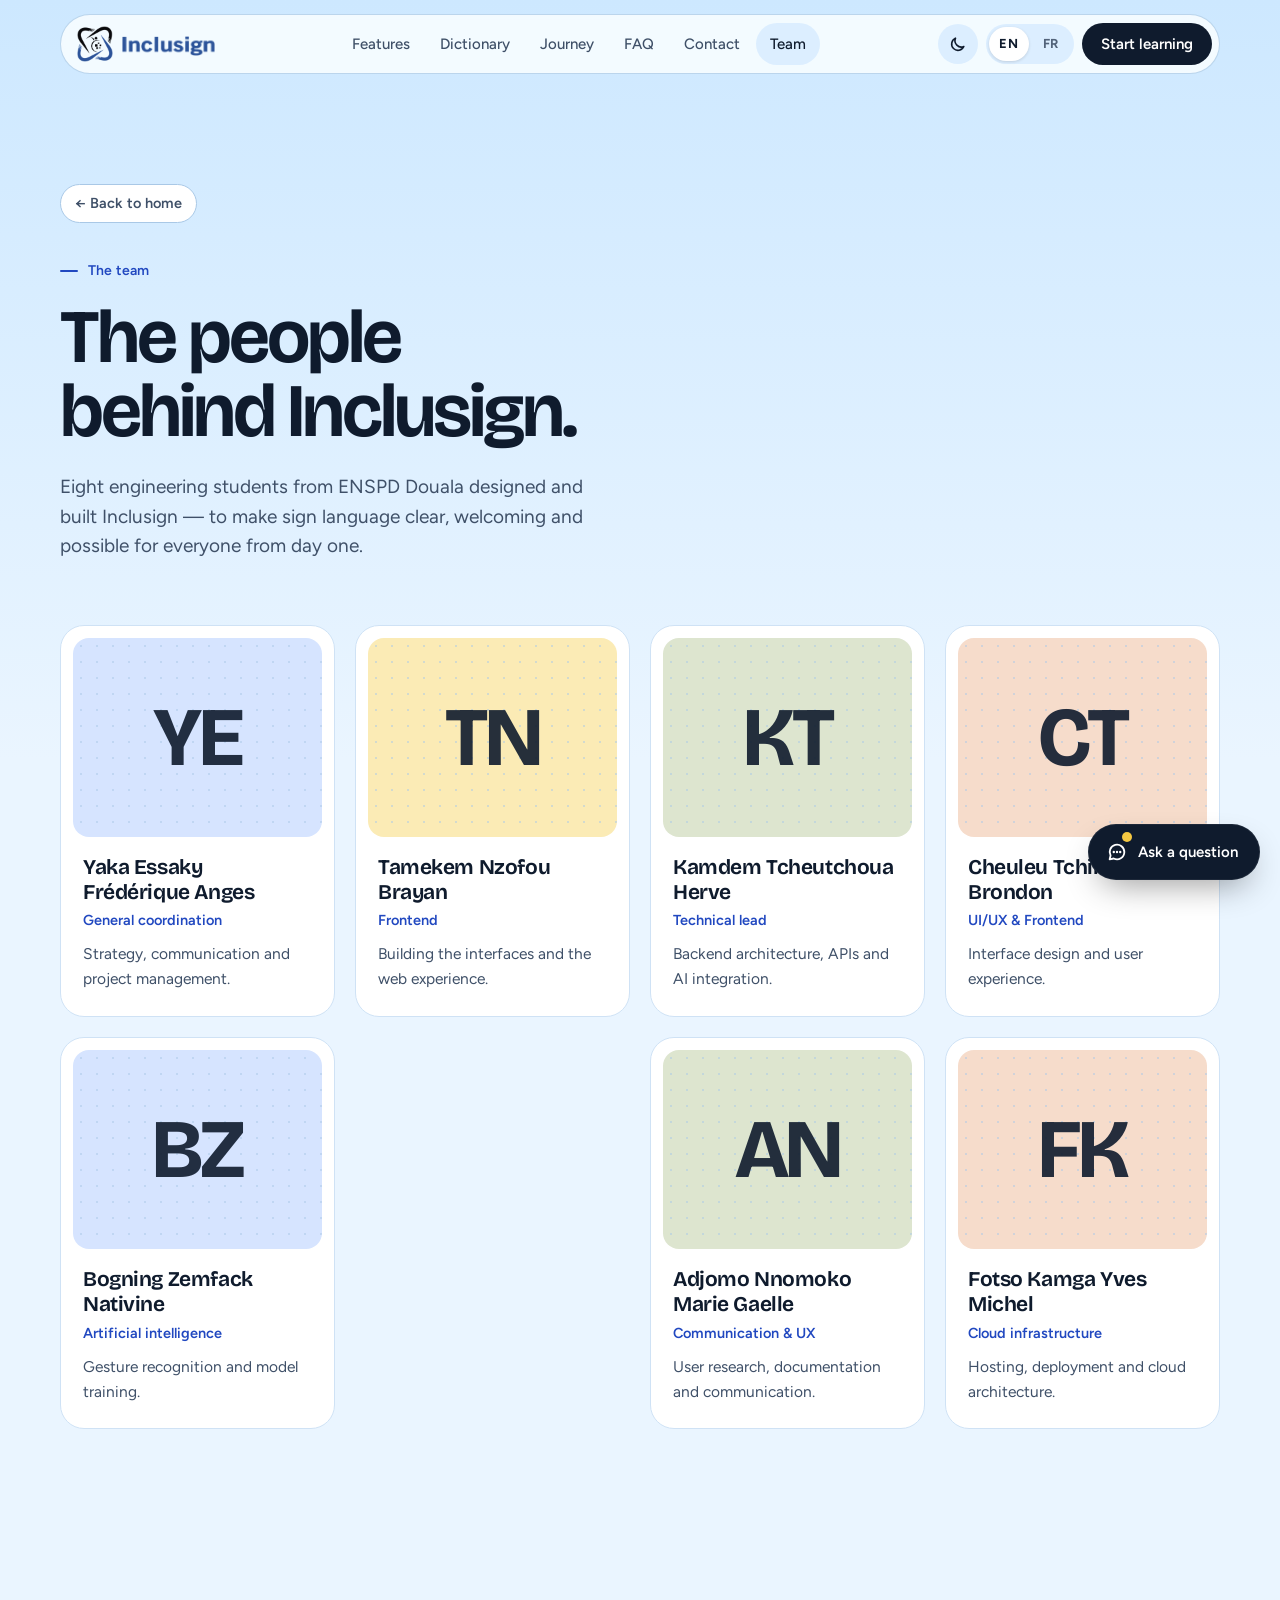
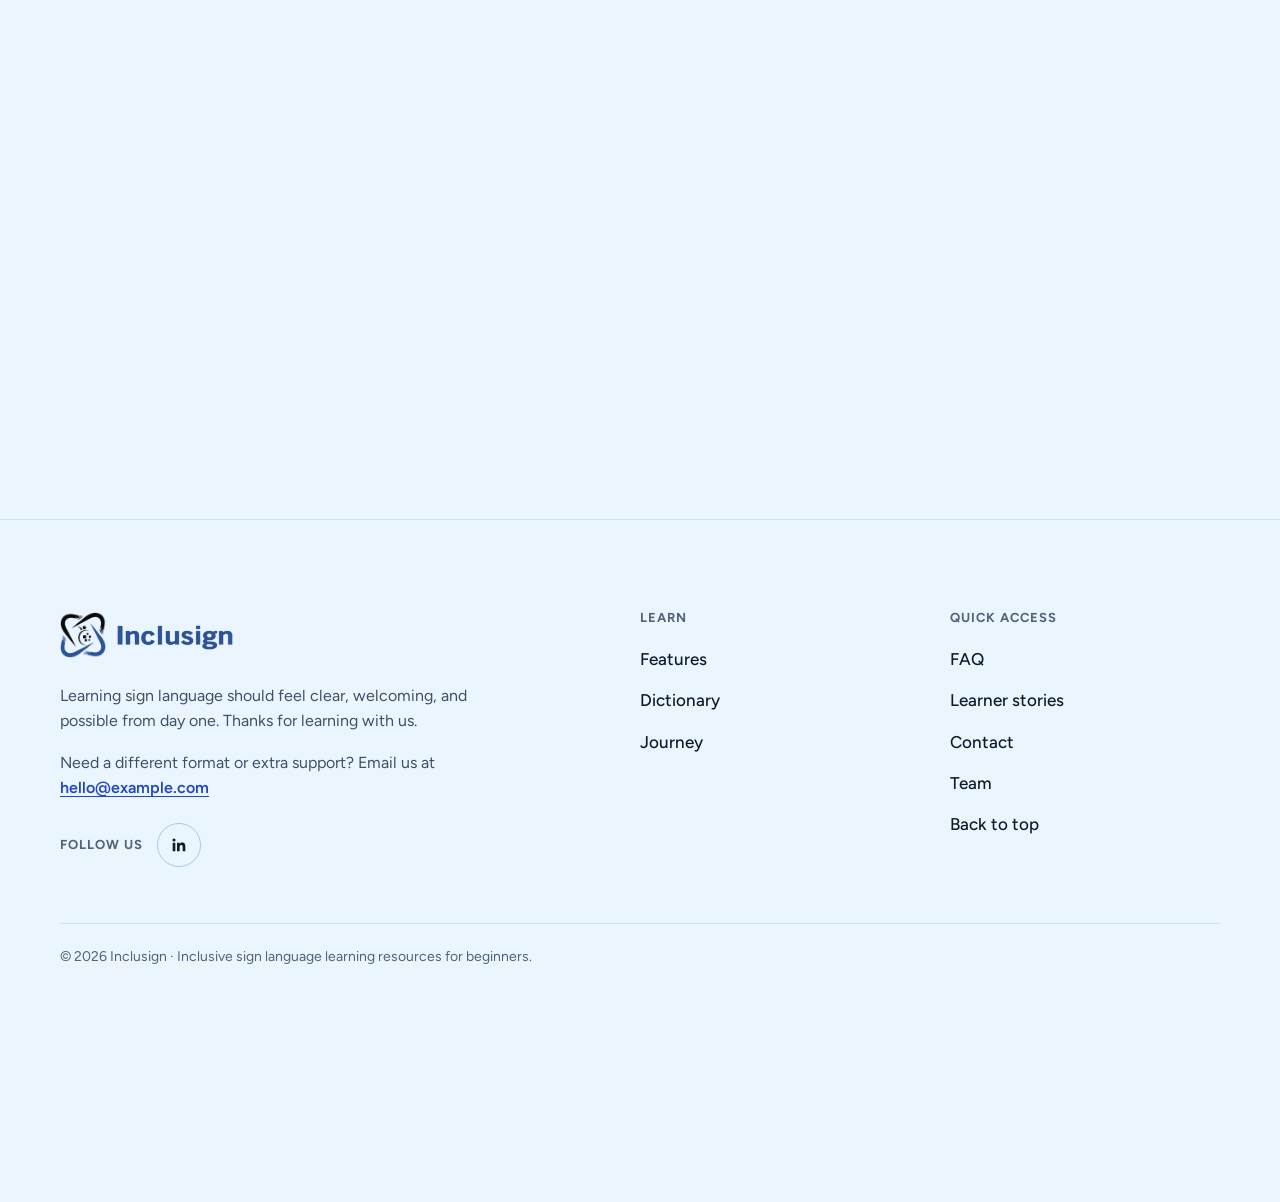
==== team.html @ b02573d2 "Add the redesigned Inclusign website - Home page: logo intro animation, practice journey, interactiv" ====
<!doctype html>
<html lang="en">
<head>
  <meta charset="utf-8" />
  <meta name="viewport" content="width=device-width, initial-scale=1" />
  <title>The team — Inclusign</title>
  <meta name="description" content="Eight engineering students from ENSPD Douala designed and built Inclusign." />
  <meta name="theme-color" content="#EAF5FF" />
  <meta property="og:title" content="The team — Inclusign" />
  <meta property="og:description" content="Eight engineering students from ENSPD Douala designed and built Inclusign." />
  <meta property="og:image" content="assets/hero.jpg" />
  <link rel="icon" href="assets/favicon.ico" sizes="any" />
  <link rel="icon" type="image/png" sizes="32x32" href="assets/favicon-32.png" />
  <link rel="icon" type="image/png" sizes="192x192" href="assets/icon-192.png" />
  <link rel="apple-touch-icon" href="assets/apple-touch-icon.png" />

  <link rel="preconnect" href="https://fonts.googleapis.com" />
  <link rel="preconnect" href="https://fonts.gstatic.com" crossorigin />
  <link href="https://fonts.googleapis.com/css2?family=Bricolage+Grotesque:opsz,wght@12..96,500..800&family=Figtree:ital,wght@0,400..700;1,400..500&display=swap" rel="stylesheet" />
  <link rel="stylesheet" href="styles.css?v=2026-10-04e" />
  <script>
    // Apply the saved (or system) theme before first paint to avoid a flash
    (function () {
      var root = document.documentElement, theme;
      try { theme = localStorage.getItem('inclusign-theme'); } catch (e) {}
      if (theme !== 'light' && theme !== 'dark') {
        theme = window.matchMedia && matchMedia('(prefers-color-scheme: dark)').matches ? 'dark' : 'light';
      }
      root.setAttribute('data-theme', theme);
      root.classList.add('js');
    })();
  </script>
</head>
<body data-page="team">
  <a class="skip" href="#main" data-i18n="skip">Skip to content</a>

  <header class="nav" id="nav">
    <div class="nav-pill">
      <a class="brand" href="index.html" aria-label="Inclusign — home">
        <span class="logo" aria-hidden="true">
          <img class="logo-mark on-light" src="assets/logo-mark.png" alt="" width="36" height="36" />
          <img class="logo-mark on-dark" src="assets/logo-mark-dark.png" alt="" width="36" height="36" />
          <img class="logo-word on-light" src="assets/logo-wordmark.png" alt="" width="93" height="20" />
          <img class="logo-word on-dark" src="assets/logo-wordmark-dark.png" alt="" width="93" height="20" />
        </span>
      </a>

      <nav class="nav-links" aria-label="Primary">
        <a href="index.html#learning-features" data-i18n="nav.features">Features</a>
        <a href="index.html#dictionary-overview" data-i18n="nav.dictionary">Dictionary</a>
        <a href="index.html#practice-journey" data-i18n="nav.journey">Journey</a>
        <a href="index.html#common-questions" data-i18n="nav.faq">FAQ</a>
        <a href="index.html#contact" data-i18n="nav.contact">Contact</a>
        <a href="team.html" class="is-active" aria-current="page" data-i18n="nav.team">Team</a>
      </nav>

      <div class="nav-actions">
        <button class="theme-btn" type="button" aria-pressed="false" data-theme-toggle
                aria-label="Dark mode" data-i18n-attr="aria-label:theme.dark;title:theme.toggle" title="Switch light / dark">
          <svg width="20" height="20" class="i-moon" viewBox="0 0 24 24" aria-hidden="true"><path d="M20 14.5A8 8 0 0 1 9.5 4a8 8 0 1 0 10.5 10.5z"/></svg>
          <svg width="20" height="20" class="i-sun" viewBox="0 0 24 24" aria-hidden="true"><circle cx="12" cy="12" r="4"/><path d="M12 2.5v2M12 19.5v2M4.6 4.6l1.4 1.4M18 18l1.4 1.4M2.5 12h2M19.5 12h2M4.6 19.4 6 18M18 6l1.4-1.4"/></svg>
        </button>
        <div class="lang" role="group" aria-label="Language">
          <button type="button" data-lang="en" aria-pressed="true">EN</button>
          <button type="button" data-lang="fr" aria-pressed="false">FR</button>
        </div>
        <a class="btn btn-ink btn-sm nav-cta" href="index.html#practice-journey" data-i18n="nav.cta">Start learning</a>
        <button class="menu-btn" type="button" aria-expanded="false" aria-controls="mobile-menu">
          <span class="sr-only" data-i18n="nav.menu">Menu</span>
          <span class="menu-icon" aria-hidden="true"><i></i><i></i></span>
        </button>
      </div>
    </div>

    <div class="mobile-menu" id="mobile-menu" hidden>
      <a href="index.html#learning-features" data-i18n="nav.features">Features</a>
      <a href="index.html#dictionary-overview" data-i18n="nav.dictionary">Dictionary</a>
      <a href="index.html#practice-journey" data-i18n="nav.journey">Journey</a>
      <a href="index.html#common-questions" data-i18n="nav.faq">FAQ</a>
      <a href="index.html#contact" data-i18n="nav.contact">Contact</a>
      <a href="team.html" aria-current="page" data-i18n="nav.team">Team</a>
      <div class="menu-prefs">
        <span data-i18n="theme.label">Appearance</span>
        <div class="seg" role="group" aria-label="Appearance" data-i18n-attr="aria-label:theme.label">
          <button type="button" data-theme-set="light" aria-pressed="true">
            <svg width="20" height="20" viewBox="0 0 24 24" aria-hidden="true"><circle cx="12" cy="12" r="4"/><path d="M12 2.5v2M12 19.5v2M4.6 4.6l1.4 1.4M18 18l1.4 1.4M2.5 12h2M19.5 12h2M4.6 19.4 6 18M18 6l1.4-1.4"/></svg>
            <span data-i18n="theme.lightShort">Light</span>
          </button>
          <button type="button" data-theme-set="dark" aria-pressed="false">
            <svg width="20" height="20" viewBox="0 0 24 24" aria-hidden="true"><path d="M20 14.5A8 8 0 0 1 9.5 4a8 8 0 1 0 10.5 10.5z"/></svg>
            <span data-i18n="theme.darkShort">Dark</span>
          </button>
        </div>
      </div>
      <a class="btn btn-primary" href="index.html#practice-journey" data-i18n="nav.cta">Start learning</a>
    </div>
  </header>

  <main id="main">

    <!-- ───────────── Team intro ───────────── -->
    <section class="page-hero" id="team-top" aria-labelledby="team-title">
      <div class="container hero-copy">
        <a class="back-link" href="index.html" data-i18n="team.back">← Back to home</a>
        <p class="eyebrow" data-i18n="team.eyebrow">The team</p>
        <h1 id="team-title" class="display" data-i18n="team.title">The people behind Inclusign.</h1>
        <p class="lead" data-i18n="team.lead">Eight engineering students from ENSPD Douala designed and built Inclusign — to make sign language clear, welcoming and possible for everyone from day one.</p>
      </div>
    </section>

    <!-- ───────────── Team members (edit TEAM at the top of script.js) ───────────── -->
    <section class="team-section" aria-labelledby="team-title">
      <div class="container">
        <ul class="team-grid reveal reveal-children" data-team aria-label="Team members" data-i18n-attr="aria-label:team.gridLabel"></ul>
      </div>
    </section>

    <!-- ───────────── Get in touch ───────────── -->
    <section class="cta-wrap" aria-labelledby="team-cta-title">
      <div class="container">
        <div class="cta cta-solo reveal">
          <div class="cta-copy">
            <h2 id="team-cta-title" class="h2" data-i18n="team.ctaTitle">Want to work with us or share an idea?</h2>
            <p data-i18n="team.ctaText">We’d love to hear from you.</p>
            <div class="cta-row">
              <a class="btn btn-light" href="index.html#contact">
                <span data-i18n="team.ctaContact">Contact the team</span>
                <svg class="arr" width="18" height="18" viewBox="0 0 24 24" aria-hidden="true"><path d="M5 12h14M13 6l6 6-6 6" fill="none" stroke="currentColor" stroke-width="2" stroke-linecap="round" stroke-linejoin="round"/></svg>
              </a>
              <a class="btn btn-outline-light" href="index.html" data-i18n="team.ctaHome">Discover Inclusign</a>
            </div>
          </div>
        </div>
      </div>
    </section>
  </main>

  <footer class="footer">
    <div class="container">
      <div class="footer-grid">
        <div class="footer-brand">
          <a class="brand brand-lg" href="index.html" aria-label="Inclusign">
            <span class="logo" aria-hidden="true">
              <img class="logo-mark on-light" src="assets/logo-mark.png" alt="" width="36" height="36" />
              <img class="logo-mark on-dark" src="assets/logo-mark-dark.png" alt="" width="36" height="36" />
              <img class="logo-word on-light" src="assets/logo-wordmark.png" alt="" width="93" height="20" />
              <img class="logo-word on-dark" src="assets/logo-wordmark-dark.png" alt="" width="93" height="20" />
            </span>
          </a>
          <p data-i18n="footer.blurb">Learning sign language should feel clear, welcoming, and possible from day one. Thanks for learning with us.</p>
          <p class="footer-contact"><span data-i18n="footer.contact">Need a different format or extra support? Email us at</span>
            <!-- TODO: replace with your real contact address -->
            <a href="mailto:hello@example.com" data-email>hello@example.com</a></p>
          <div class="socials">
            <span class="footer-h" data-i18n="footer.follow">Follow us</span>
            <!-- TODO: replace with your LinkedIn page (also set CONFIG.linkedinUrl in script.js) -->
            <a class="social-btn" href="https://www.linkedin.com/" target="_blank" rel="noopener noreferrer" data-linkedin
               aria-label="Inclusign on LinkedIn (opens in a new tab)" data-i18n-attr="aria-label:social.linkedin;title:social.linkedinShort" title="LinkedIn"><svg width="20" height="20" viewBox="0 0 24 24" aria-hidden="true"><path d="M20.45 20.45h-3.56v-5.57c0-1.33-.02-3.04-1.85-3.04-1.85 0-2.14 1.45-2.14 2.94v5.67H9.35V9h3.41v1.56h.05c.48-.9 1.64-1.85 3.37-1.85 3.6 0 4.27 2.37 4.27 5.46v6.28zM5.34 7.43a2.06 2.06 0 1 1 0-4.13 2.06 2.06 0 0 1 0 4.13zM7.12 20.45H3.56V9h3.56v11.45z"/></svg></a>
          </div>
        </div>
        <nav class="footer-col" aria-labelledby="f-learn">
          <p class="footer-h" id="f-learn" data-i18n="footer.learn">Learn</p>
          <a href="index.html#learning-features" data-i18n="nav.features">Features</a>
          <a href="index.html#dictionary-overview" data-i18n="nav.dictionary">Dictionary</a>
          <a href="index.html#practice-journey" data-i18n="nav.journey">Journey</a>
        </nav>
        <nav class="footer-col" aria-labelledby="f-quick">
          <p class="footer-h" id="f-quick" data-i18n="footer.quick">Quick access</p>
          <a href="index.html#common-questions" data-i18n="nav.faq">FAQ</a>
          <a href="index.html#learner-stories" data-i18n="footer.stories">Learner stories</a>
          <a href="index.html#contact" data-i18n="nav.contact">Contact</a>
          <a href="team.html" aria-current="page" data-i18n="nav.team">Team</a>
          <a href="#team-top" data-i18n="footer.top">Back to top</a>
        </nav>
      </div>
      <div class="footer-base">
        <p data-i18n="footer.copy">© 2026 Inclusign · Inclusive sign language learning resources for beginners.</p>
      </div>
    </div>
    <p class="wordmark" aria-hidden="true">Inclusign</p>
  </footer>

  <!-- ───────────── Chat helper ───────────── -->
  <button class="chat-launcher" type="button" aria-expanded="false" aria-controls="chat-panel" data-chat-launcher>
    <svg width="20" height="20" class="i-chat" viewBox="0 0 24 24" aria-hidden="true"><path d="M20 12a8 8 0 0 1-11.6 7.1L4 20l1-4.2A8 8 0 1 1 20 12z"/><path d="M8.5 12h.01M12 12h.01M15.5 12h.01" stroke-width="2.6"/></svg>
    <svg width="20" height="20" class="i-close" viewBox="0 0 24 24" aria-hidden="true"><path d="M6 6l12 12M18 6 6 18"/></svg>
    <span class="label" data-i18n="chat.launch">Ask a question</span>
    <span class="dot-new" aria-hidden="true"></span>
  </button>

  <section class="chat-panel" id="chat-panel" role="dialog" aria-labelledby="chat-title" aria-describedby="chat-sub" hidden data-chat-panel>
    <header class="chat-head">
      <span class="chat-avatar" aria-hidden="true"><img src="assets/logo-mark.png" alt="" width="30" height="30" /></span>
      <div>
        <p class="chat-title" id="chat-title" data-i18n="chat.title">Inclusign helper</p>
        <p class="chat-sub" id="chat-sub" data-i18n="chat.sub">Automated answers from our guides</p>
      </div>
      <button type="button" class="chat-icon-btn" data-chat-reset aria-label="Start over" data-i18n-attr="aria-label:chat.reset;title:chat.reset" title="Start over">
        <svg width="20" height="20" viewBox="0 0 24 24" aria-hidden="true"><path d="M4 12a8 8 0 1 0 2.4-5.7"/><path d="M4 4v4.5h4.5"/></svg>
      </button>
      <button type="button" class="chat-icon-btn" data-chat-close aria-label="Close chat" data-i18n-attr="aria-label:chat.close;title:chat.close" title="Close chat">
        <svg width="20" height="20" viewBox="0 0 24 24" aria-hidden="true"><path d="M6 6l12 12M18 6 6 18"/></svg>
      </button>
    </header>

    <div class="chat-log" role="log" aria-live="polite" aria-relevant="additions" data-chat-log></div>

    <form class="chat-form" data-chat-form>
      <label class="sr-only" for="chat-input" data-i18n="chat.inputLabel">Type your question</label>
      <input id="chat-input" type="text" autocomplete="off" maxlength="300" enterkeyhint="send"
             placeholder="Type your question…" data-i18n-attr="placeholder:chat.placeholder" />
      <button class="chat-send" type="submit" aria-label="Send" data-i18n-attr="aria-label:chat.send" disabled>
        <svg width="20" height="20" viewBox="0 0 24 24" aria-hidden="true"><path d="M5 12h13M13 6l6 6-6 6"/></svg>
      </button>
    </form>
    <p class="chat-foot" data-i18n="chat.foot">Automated helper · for anything else, use the contact form.</p>
  </section>

  <script src="script.js?v=2026-10-04f" defer></script>
</body>
</html>
---- styles.css ----
/* ==========================================================
   Inclusign — styles
   Palette: sky blue (bright) / morning blue (dark), cobalt (logo), sun accent
   ========================================================== */

:root {
  --paper: #EAF5FF;            /* sky blue */
  --paper-2: #DCEEFF;
  --card: #FFFFFF;
  --ink: #0F1B2D;
  --ink-2: #3F5068;
  --ink-3: #52637A;
  --line: #CFE2F5;
  --line-2: #A9C8E6;

  --blue: #2148C0;
  --blue-2: #1A3A9E;
  --blue-soft: #D6E4FF;
  --sun: #F5C842;
  --sun-soft: #FBEBB5;
  --peach: #F6DCCB;
  --sage: #DDE5CF;
  --sand: #E3EEF9;

  --dark: #0E1B33;
  --dark-2: #142544;
  --dark-line: #233657;
  --dark-text: #EEF2FA;
  --dark-muted: #A9ADB5;
  --dark-border: transparent;

  --accent: #2148C0;          /* blue used for text + icons */
  --on-ink: #FFFFFF;          /* text on ink-filled surfaces */
  --ink-hover: #22324A;
  --nav-bg: rgba(255, 255, 255, .78);
  --nav-bg-scrolled: rgba(255, 255, 255, .92);
  --nav-border: rgba(169, 200, 230, .75);
  --glass: rgba(255, 255, 255, .94);
  --sun-line: #F0DC9A;
  --sun-text: #4A4334;
  --sun-visual: rgba(255, 255, 255, .5);
  --day-text: #7A6F55;
  --day-line: #D9C78F;
  --wordmark: #2148C0;
  --shadow: rgba(15, 40, 80, .3);

  --font-display: "Bricolage Grotesque", ui-sans-serif, system-ui, sans-serif;
  --font-body: "Figtree", ui-sans-serif, system-ui, -apple-system, "Segoe UI", sans-serif;

  --r-xl: 32px;
  --r-lg: 24px;
  --r-md: 16px;
  --r-sm: 12px;

  --gutter: clamp(16px, 4vw, 40px);
  --section-y: clamp(84px, 11vw, 148px);
  --ease: cubic-bezier(.2, .7, .2, 1);
  color-scheme: light;
}

/* Dark theme, "morning blue" — set on <html data-theme="dark"> before first paint */
:root[data-theme="dark"] {
  color-scheme: dark;
  --paper: #0B1A33;
  --paper-2: #10223F;
  --card: #152A4C;
  --ink: #EEF2FA;
  --ink-2: #B7C3DC;
  --ink-3: #8D9BBA;
  --line: #213A63;
  --line-2: #2E4A78;

  --blue: #2F5BD3;
  --blue-2: #244BB8;
  --blue-soft: #1C3368;
  --sun-soft: #33301F;
  --peach: #3B2B3A;
  --sage: #1E3A3C;
  --sand: #2A3350;

  --dark: #081429;
  --dark-border: #1C3359;
  --dark-line: #203759;
  --dark-muted: #A9B6D0;
  --dark-text: #EEF2FA;

  --accent: #A3BAFF;
  --on-ink: #0B1A33;
  --ink-hover: #D6DEEE;
  --nav-bg: rgba(21, 42, 76, .72);
  --nav-bg-scrolled: rgba(21, 42, 76, .94);
  --nav-border: rgba(46, 74, 120, .8);
  --glass: rgba(16, 34, 63, .9);
  --sun-line: #4D4425;
  --sun-text: #E2D6AE;
  --sun-visual: rgba(255, 255, 255, .04);
  --day-text: #B9AA7F;
  --day-line: #66592F;
  --wordmark: #5C86F2;
  --shadow: rgba(2, 8, 20, .6);
}
/* Bright mode: the page opens on a soft sky */
:root:not([data-theme="dark"]) body,
:root:not([data-theme="dark"]) .ls-curtain {
  background: linear-gradient(180deg, #CDE8FF 0, rgba(234, 245, 255, 0) 760px) no-repeat, var(--paper);
}
/* Dark mode: a soft first-light glow at the top of the page */
:root[data-theme="dark"] body,
:root[data-theme="dark"] .ls-curtain {
  background:
    radial-gradient(1100px 620px at 78% -180px, rgba(110, 150, 255, .22), transparent 70%) no-repeat,
    radial-gradient(760px 420px at 12% -140px, rgba(245, 200, 66, .07), transparent 70%) no-repeat,
    var(--paper);
}
:root[data-theme="dark"] .day.on { background: var(--sun); color: #121417; }
:root[data-theme="dark"] .opt svg { stroke: var(--blue); }
:root[data-theme="dark"] .stage,
:root[data-theme="dark"] .tile-photo { box-shadow: 0 0 0 1px var(--line); }

/* ---------- Base ---------- */
*, *::before, *::after { box-sizing: border-box; }
html { -webkit-text-size-adjust: 100%; scroll-behavior: smooth; scroll-padding-top: 96px; interpolate-size: allow-keywords; }
body {
  margin: 0;
  background: var(--paper);
  color: var(--ink);
  font-family: var(--font-body);
  font-size: 17px;
  line-height: 1.6;
  -webkit-font-smoothing: antialiased;
  text-rendering: optimizeLegibility;
  overflow-x: clip;
}
img { display: block; max-width: 100%; height: auto; }
a { color: inherit; }
button { font: inherit; color: inherit; }
h1, h2, h3, p, ul, ol, figure, blockquote { margin: 0; }
ul, ol { padding: 0; list-style: none; }
::selection { background: var(--sun); color: #121417; }

:focus-visible { outline: 3px solid var(--accent); outline-offset: 3px; border-radius: 6px; }
.section-dark :focus-visible, .cta :focus-visible { outline-color: var(--sun); }
.section-dark .app :focus-visible { outline-color: var(--accent); }

.sr-only {
  position: absolute; width: 1px; height: 1px; padding: 0; margin: -1px;
  overflow: hidden; clip: rect(0 0 0 0); white-space: nowrap; border: 0;
}
.skip {
  position: fixed; left: 16px; top: -60px; z-index: 100;
  background: var(--ink); color: var(--on-ink); padding: 10px 16px; border-radius: 10px;
  text-decoration: none; font-weight: 600; transition: top .2s;
}
.skip:focus { top: 16px; }

.container { width: 100%; max-width: 1240px; margin-inline: auto; padding-inline: var(--gutter); }

/* ---------- Type ---------- */
.display, .h2, h3, .wordmark {
  font-family: var(--font-display);
  font-optical-sizing: auto;
}
.display {
  font-size: clamp(42px, 5.9vw, 84px);
  line-height: .98;
  letter-spacing: -0.04em;
  font-weight: 650;
  text-wrap: balance;
}
:lang(fr) .display { font-size: clamp(38px, 4.9vw, 70px); line-height: 1.02; }
.h2 {
  font-size: clamp(34px, 4.6vw, 60px);
  line-height: 1.02;
  letter-spacing: -0.035em;
  font-weight: 650;
  text-wrap: balance;
}
h3 { font-size: 22px; line-height: 1.2; letter-spacing: -0.02em; font-weight: 650; }
.lead { font-size: clamp(17px, 1.5vw, 19px); color: var(--ink-2); line-height: 1.55; max-width: 36ch; text-wrap: pretty; }

.eyebrow {
  display: inline-flex; align-items: center; gap: 10px;
  font-size: 14px; font-weight: 600; letter-spacing: .01em;
  color: var(--accent); margin-bottom: 18px;
}
.eyebrow::before { content: ""; width: 18px; height: 2px; background: currentColor; border-radius: 2px; }

.eyebrow-pill {
  display: inline-flex; align-items: center; gap: 10px;
  padding: 7px 14px 7px 10px; margin-bottom: 26px;
  background: var(--card); border: 1px solid var(--line); border-radius: 999px;
  font-size: 14px; font-weight: 600; color: var(--ink-2);
}
.eyebrow-pill .dot { width: 8px; height: 8px; border-radius: 50%; background: var(--blue); box-shadow: 0 0 0 4px var(--blue-soft); }

/* Hand-drawn highlighter under key words */
.swash {
  background-image: url("data:image/svg+xml,%3Csvg xmlns='http://www.w3.org/2000/svg' viewBox='0 0 300 24' preserveAspectRatio='none'%3E%3Cpath d='M3 15.5C58 9 140 7.5 297 11.5' stroke='%23F5C842' stroke-width='13' fill='none' stroke-linecap='round'/%3E%3C/svg%3E");
  background-repeat: no-repeat;
  background-position: 0 88%;
  background-size: 100% .42em;
  -webkit-box-decoration-break: clone;
  box-decoration-break: clone;
  padding-inline: .04em;
}

/* ---------- Buttons ---------- */
.btn {
  display: inline-flex; align-items: center; justify-content: center; gap: 10px;
  height: 54px; padding: 0 24px;
  border-radius: 999px; border: 1px solid transparent;
  font-weight: 600; font-size: 16px; line-height: 1; text-decoration: none; white-space: nowrap;
  cursor: pointer;
  transition: background-color .2s, color .2s, border-color .2s, transform .2s var(--ease), box-shadow .2s;
}
.btn:active { transform: translateY(1px) scale(.99); }
.btn .arr { transition: transform .25s var(--ease); }
.btn:hover .arr { transform: translateX(3px); }
.btn-sm { height: 42px; padding: 0 18px; font-size: 15px; }

.btn-primary {
  background: var(--blue); color: #fff;
  box-shadow: inset 0 1px 0 rgba(255,255,255,.18), 0 1px 2px rgba(18,20,23,.18), 0 6px 18px -8px rgba(33,72,192,.6);
}
.btn-primary:hover { background: var(--blue-2); }
.btn-ink { background: var(--ink); color: var(--on-ink); }
.btn-ink:hover { background: var(--ink-hover); }
.btn-ghost { background: transparent; border-color: var(--line-2); color: var(--ink); }
.btn-ghost:hover { background: var(--card); border-color: var(--ink); }
.btn-light { background: #fff; color: var(--blue-2); }
.btn-light:hover { background: var(--sun); color: #121417; }
.btn-outline-light { border-color: rgba(255,255,255,.45); color: #fff; }
.btn-outline-light:hover { background: rgba(255,255,255,.1); border-color: #fff; }

.text-link { color: var(--accent); font-weight: 600; text-decoration: underline; text-decoration-thickness: 1.5px; text-underline-offset: 3px; }
.text-link:hover { text-decoration-thickness: 2.5px; }

/* ---------- Navigation ---------- */
.nav {
  position: fixed; inset: 14px 0 auto; z-index: 50;
  padding-inline: var(--gutter);
  pointer-events: none;
}
.nav-pill {
  pointer-events: auto;
  max-width: 1160px; margin-inline: auto;
  display: flex; align-items: center; justify-content: space-between; gap: 16px;
  padding: 7px 7px 7px 10px;
  background: var(--nav-bg);
  -webkit-backdrop-filter: saturate(1.4) blur(14px);
  backdrop-filter: saturate(1.4) blur(14px);
  border: 1px solid var(--nav-border);
  border-radius: 999px;
  transition: box-shadow .3s, background-color .3s;
}
.nav.is-scrolled .nav-pill { box-shadow: 0 10px 30px -14px rgba(18,20,23,.28); background: var(--nav-bg-scrolled); }

.brand { display: inline-flex; align-items: center; gap: 9px; text-decoration: none; padding: 4px 6px; border-radius: 12px; }
.logo { display: inline-flex; align-items: center; gap: 9px; }
.logo-mark { width: 36px; height: 36px; }
.logo-word { width: auto; height: 20px; translate: 0 2px; } /* optically centre the caps, not the "g" descender */
.brand-lg .logo { gap: 11px; }
.brand-lg .logo-mark { width: 46px; height: 46px; }
.brand-lg .logo-word { height: 25px; }

/* Theme-specific artwork */
.on-dark { display: none !important; }
:root[data-theme="dark"] .on-light { display: none !important; }
:root[data-theme="dark"] .on-dark { display: block !important; }

.nav-links { display: flex; gap: 2px; }
.nav-links a {
  padding: 9px 14px; border-radius: 999px;
  font-size: 15px; font-weight: 500; color: var(--ink-2); text-decoration: none;
  transition: background-color .2s, color .2s;
}
.nav-links a:hover { background: var(--paper-2); color: var(--ink); }
.nav-links a.is-active { color: var(--ink); background: var(--paper-2); }

.nav-actions { display: flex; align-items: center; gap: 8px; }

.lang {
  display: inline-flex; padding: 3px; gap: 2px;
  background: var(--paper-2); border-radius: 999px;
}
.lang button {
  border: 0; background: transparent; cursor: pointer;
  height: 34px; min-width: 40px; padding: 0 10px; border-radius: 999px;
  font-size: 13px; font-weight: 700; letter-spacing: .04em; color: var(--ink-3);
  transition: background-color .2s, color .2s, box-shadow .2s;
}
.lang button[aria-pressed="true"] { background: var(--card); color: var(--ink); box-shadow: 0 1px 3px rgba(18,20,23,.14); }
.lang button:hover:not([aria-pressed="true"]) { color: var(--ink); }

.menu-btn {
  display: none; width: 44px; height: 44px; border-radius: 50%;
  border: 0; background: var(--ink); color: var(--on-ink); cursor: pointer;
  align-items: center; justify-content: center;
}
.menu-icon { display: grid; gap: 5px; width: 16px; }
.menu-icon i { display: block; height: 2px; background: currentColor; border-radius: 2px; transition: transform .25s var(--ease); }
.menu-btn[aria-expanded="true"] .menu-icon i:first-child { transform: translateY(3.5px) rotate(45deg); }
.menu-btn[aria-expanded="true"] .menu-icon i:last-child { transform: translateY(-3.5px) rotate(-45deg); }

.mobile-menu {
  pointer-events: auto;
  max-width: 1160px; margin: 8px auto 0;
  display: grid; gap: 2px; padding: 10px;
  background: var(--card); border: 1px solid var(--line); border-radius: var(--r-lg);
  box-shadow: 0 24px 50px -20px rgba(18,20,23,.3);
}
.mobile-menu[hidden] { display: none; }
.mobile-menu a:not(.btn) {
  padding: 14px 14px; border-radius: 14px; text-decoration: none;
  font-family: var(--font-display); font-size: 22px; font-weight: 600; letter-spacing: -0.02em;
}
.mobile-menu a:not(.btn):hover { background: var(--paper); }
.mobile-menu .btn { margin-top: 8px; }

/* ---------- Hero ---------- */
.hero { padding-top: clamp(120px, 14vw, 168px); }
.hero-grid {
  display: grid; grid-template-columns: 1.02fr 1fr; gap: clamp(32px, 5vw, 72px);
  align-items: center;
}
.hero-copy .lead { margin-top: 26px; max-width: 34ch; }
.cta-row { display: flex; flex-wrap: wrap; gap: 12px; margin-top: 36px; }

.hero-points { display: flex; flex-wrap: wrap; gap: 10px 22px; margin-top: 36px; }
.hero-points li { display: inline-flex; align-items: center; gap: 8px; font-size: 15px; font-weight: 500; color: var(--ink-2); }
.hero-points svg { width: 18px; height: 18px; fill: none; stroke: var(--accent); stroke-width: 2.4; stroke-linecap: round; stroke-linejoin: round; }

.hero-figure { position: relative; }
.stage {
  position: relative; aspect-ratio: 1 / 1;
  border-radius: var(--r-xl); overflow: hidden;
  background: var(--paper-2);
  box-shadow: 0 1px 0 rgba(255,255,255,.6) inset, 0 40px 80px -40px rgba(18,20,23,.35);
}
.stage img { width: 100%; height: 100%; object-fit: cover; object-position: 55% 50%; }

.notes { position: absolute; inset: 0; width: 100%; height: 100%; pointer-events: none; overflow: visible; }
.note-line, .note-head {
  fill: none; stroke: #fff; stroke-width: 2.6; stroke-linecap: round; stroke-linejoin: round;
  vector-effect: non-scaling-stroke;
  filter: drop-shadow(0 1px 1.5px rgba(18,20,23,.55));
}
.note-tag {
  position: absolute;
  display: inline-flex; align-items: center; gap: 7px;
  padding: 6px 12px 6px 6px;
  background: #fff; color: #121417;
  border-radius: 999px;
  font-size: 14px; font-weight: 600; white-space: nowrap; line-height: 1.2;
  box-shadow: 0 6px 18px -6px rgba(18,20,23,.4);
}
.note-tag i {
  display: grid; place-items: center;
  width: 22px; height: 22px; border-radius: 50%;
  font-style: normal; font-size: 12px; font-weight: 700;
  background: var(--sun); color: #121417;
}
.note-tag.t1 { left: 44%; top: 4.5%; }
.note-tag.t2 { right: 3.5%; top: 79%; }
.note-tag.t3 { left: 3.5%; top: 79%; }

.hero-figure figcaption {
  margin-top: 14px; font-size: 14px; color: var(--ink-3);
  display: flex; align-items: center; gap: 10px;
}
.hero-figure figcaption::before { content: ""; width: 22px; height: 1px; background: var(--line-2); }

/* Load-in: draw the annotation strokes, then pop labels */
.js .note-line, .js .note-head { stroke-dasharray: 120; stroke-dashoffset: 120; animation: draw .9s var(--ease) forwards; }
.js .note-head { animation-duration: .35s; }
.js .note-line.n1 { animation-delay: .7s; }  .js .note-head.n1 { animation-delay: 1.4s; }
.js .note-line.n2 { animation-delay: 1.1s; } .js .note-head.n2 { animation-delay: 1.8s; }
.js .note-line.n3 { animation-delay: 1.5s; } .js .note-head.n3 { animation-delay: 2.2s; }
.js .note-tag { opacity: 0; transform: translateY(6px) scale(.96); animation: pop .5s var(--ease) forwards; }
.js .note-tag.t1 { animation-delay: .5s; }
.js .note-tag.t2 { animation-delay: .9s; }
.js .note-tag.t3 { animation-delay: 1.3s; }
@keyframes draw { to { stroke-dashoffset: 0; } }
@keyframes pop { to { opacity: 1; transform: none; } }

/* Ticker */
.ticker {
  margin-top: clamp(64px, 9vw, 110px);
  border-block: 1px solid var(--line);
  display: flex; align-items: center;
  background: var(--paper);
}
.ticker-label {
  flex: none; padding: 20px var(--gutter); padding-right: 24px;
  font-size: 14px; font-weight: 600; color: var(--ink-3);
  border-right: 1px solid var(--line);
  max-width: 13em; line-height: 1.3;
}
.ticker-track {
  flex: 1; overflow: hidden;
  -webkit-mask-image: linear-gradient(90deg, transparent, #000 6%, #000 94%, transparent);
  mask-image: linear-gradient(90deg, transparent, #000 6%, #000 94%, transparent);
}
.ticker-list { display: flex; width: max-content; animation: marquee 48s linear infinite; }
.ticker-track:hover .ticker-list { animation-play-state: paused; }
.ticker-list li {
  display: inline-flex; align-items: center; gap: 28px; padding-right: 28px;
  font-family: var(--font-display); font-size: clamp(24px, 3vw, 34px); font-weight: 600; letter-spacing: -0.02em;
  white-space: nowrap;
}
.ticker-list li::after {
  content: ""; width: 9px; height: 9px; border-radius: 50%;
  background: var(--blue); opacity: .85;
}
.ticker-list li:nth-child(3n+2)::after { background: var(--sun); opacity: 1; }
@keyframes marquee { to { transform: translateX(-50%); } }

/* ---------- Sections ---------- */
.section { padding-block: var(--section-y); }
.section-tint { background: var(--paper-2); }

.section-head { margin-bottom: clamp(44px, 6vw, 72px); }
.section-head.split { display: grid; grid-template-columns: 1.25fr 1fr; gap: 32px 64px; align-items: end; }
.section-head.split .h2 { max-width: 15ch; }
.section-head.split .lead { justify-self: end; }
.section-head.center { text-align: center; display: grid; justify-items: center; }
.section-head.center .h2 { max-width: 18ch; }
.section-head.center .lead { margin-top: 20px; max-width: 46ch; }

/* ---------- Journey steps ---------- */
.steps { display: grid; grid-template-columns: repeat(3, 1fr); gap: 20px; counter-reset: step; }
.step {
  background: var(--card); border: 1px solid var(--line); border-radius: var(--r-lg);
  padding: 14px 14px 28px;
  display: flex; flex-direction: column;
  transition: transform .35s var(--ease), box-shadow .35s;
}
.step:hover { transform: translateY(-4px); box-shadow: 0 24px 50px -30px rgba(18,20,23,.35); }
.step h3, .step > p { padding-inline: 14px; }
.step > p:last-child { color: var(--ink-2); margin-top: 8px; font-size: 16px; }
.step-num { display: flex; align-items: center; gap: 10px; margin: 24px 0 10px; font-size: 14px; font-weight: 600; color: var(--ink-3); }
.step-num span:first-child {
  font-family: var(--font-display); font-weight: 700; font-size: 13px;
  padding: 3px 9px; border-radius: 999px; background: var(--ink); color: var(--on-ink);
}

.vignette {
  aspect-ratio: 16 / 10.5; border-radius: var(--r-md);
  background: var(--paper);
  display: grid; place-content: center; gap: 10px;
  padding: 20px; overflow: hidden; position: relative;
}
.vignette::before {
  content: ""; position: absolute; inset: 0;
  background-image: radial-gradient(var(--line-2) 1px, transparent 1px);
  background-size: 16px 16px; opacity: .45;
}
.vignette > * { position: relative; }

.mini-card {
  width: min(250px, 100%); background: var(--card); border-radius: 14px; padding: 16px 16px 18px;
  box-shadow: 0 1px 2px rgba(18,20,23,.06), 0 12px 24px -14px rgba(18,20,23,.25);
}
.mini-row { display: flex; justify-content: space-between; font-size: 13px; font-weight: 600; color: var(--ink-3); }
.mini-kicker { color: var(--accent); }
.mini-title { font-family: var(--font-display); font-weight: 650; font-size: 20px; letter-spacing: -0.02em; margin: 4px 0 14px; }
.segments { display: grid; grid-template-columns: repeat(5, 1fr); gap: 5px; }
.segments i { height: 7px; border-radius: 4px; background: var(--paper-2); }
.segments i.on { background: var(--blue); }

.mini-search {
  width: min(250px, 100%); display: flex; align-items: center; gap: 8px;
  background: var(--card); border: 1.5px solid var(--blue); border-radius: 12px; padding: 11px 14px;
  font-weight: 600; box-shadow: 0 0 0 4px var(--blue-soft);
}
.mini-search svg { width: 18px; height: 18px; fill: none; stroke: var(--ink-3); stroke-width: 2; stroke-linecap: round; }
.caret { width: 2px; height: 18px; background: var(--blue); margin-left: -6px; animation: blink 1.1s steps(1) infinite; }
@keyframes blink { 50% { opacity: 0; } }
.mini-result {
  width: min(250px, 100%); display: flex; align-items: center; gap: 12px;
  background: var(--card); border-radius: 12px; padding: 10px 12px;
  box-shadow: 0 12px 24px -16px rgba(18,20,23,.3);
}
.mini-result b { display: block; font-size: 15px; line-height: 1.2; }
.mini-result small { font-size: 12px; color: var(--ink-3); }
.mini-glyph { width: 36px; height: 36px; border-radius: 10px; background: var(--blue-soft); display: grid; place-items: center; color: var(--accent); }
.mini-glyph svg { width: 20px; height: 20px; fill: none; stroke: currentColor; stroke-width: 2; stroke-linecap: round; stroke-linejoin: round; }

.quiz-q { font-family: var(--font-display); font-size: 19px; font-weight: 650; letter-spacing: -0.02em; text-align: center; }
.quiz-opts { display: flex; gap: 8px; justify-content: center; flex-wrap: wrap; }
.opt {
  display: inline-flex; align-items: center; gap: 6px;
  padding: 9px 14px; border-radius: 999px; background: var(--card); border: 1px solid var(--line);
  font-size: 14px; font-weight: 600;
}
.opt.is-right { background: var(--ink); border-color: var(--ink); color: var(--on-ink); }
.opt svg { width: 16px; height: 16px; fill: none; stroke: var(--sun); stroke-width: 2.6; stroke-linecap: round; stroke-linejoin: round; }

/* ---------- Dictionary (dark) ---------- */
.section-dark {
  background: var(--dark); color: var(--dark-text);
  border-radius: var(--r-xl);
  margin-inline: clamp(8px, 1.4vw, 20px);
  border: 1px solid var(--dark-border);
}
.section-dark .lead { color: var(--dark-muted); }
.section-dark .eyebrow { color: var(--sun); }

.dict-grid { display: grid; grid-template-columns: minmax(0, 1fr) minmax(0, 1.25fr); gap: clamp(40px, 6vw, 88px); align-items: start; }
.dict-copy .lead { margin-top: 22px; }
.dict-grid > *, .hero-grid > *, .faq-grid > *, .bento > *, .steps > *, .stories > * { min-width: 0; }

.flow { margin-top: 40px; display: grid; gap: 4px; counter-reset: flow; }
.flow li {
  display: grid; grid-template-columns: 40px 1fr; gap: 16px; align-items: start;
  padding: 16px 0; border-top: 1px solid var(--dark-line);
}
.flow li:last-child { border-bottom: 1px solid var(--dark-line); }
.flow h3 { font-size: 18px; color: var(--dark-text); }
.flow p { font-size: 15px; color: var(--dark-muted); margin-top: 2px; }
.flow-num {
  width: 34px; height: 34px; border-radius: 50%;
  border: 1.5px solid var(--dark-line);
  display: grid; place-items: center; font-weight: 700; font-size: 14px; color: var(--dark-muted);
  transition: background-color .3s, border-color .3s, color .3s;
}
.flow-num b { grid-area: 1 / 1; transition: opacity .2s, transform .3s var(--ease); }
.flow-num svg { grid-area: 1 / 1; width: 18px; height: 18px; fill: none; stroke: #121417; stroke-width: 2.6; stroke-linecap: round; stroke-linejoin: round; opacity: 0; transform: scale(.5); transition: opacity .2s, transform .3s var(--ease); }
.flow li.is-done .flow-num { background: var(--sun); border-color: var(--sun); }
.flow li.is-done .flow-num b { opacity: 0; transform: scale(.5); }
.flow li.is-done .flow-num svg { opacity: 1; transform: none; }
.try-hint { margin-top: 22px; font-size: 15px; font-weight: 600; color: var(--sun); }

/* Full LSC dictionary — "Coming soon" until it's live */
.soon-wrap { margin-top: 28px; }
.btn-soon {
  height: auto; min-height: 54px; padding: 10px 12px 10px 18px; gap: 12px;
  background: rgba(255, 255, 255, .06); color: var(--dark-text);
  border: 1px solid var(--dark-line); cursor: default;
}
.btn-soon svg { width: 20px; height: 20px; flex: none; fill: none; stroke: currentColor; stroke-width: 1.8; stroke-linecap: round; stroke-linejoin: round; }
.btn-soon:hover { border-color: rgba(255, 255, 255, .28); background: rgba(255, 255, 255, .09); }
.btn-soon:active { transform: none; }
.btn-soon.is-live { cursor: pointer; }
.soon-badge {
  padding: 5px 10px; border-radius: 999px;
  background: var(--sun); color: #121417;
  font-size: 12px; font-weight: 700; letter-spacing: .02em; white-space: nowrap;
}
.btn-soon.nudge { animation: nudge .4s ease; }
@keyframes nudge { 25% { transform: translateX(-4px); } 50% { transform: translateX(4px); } 75% { transform: translateX(-2px); } }
.soon-note { margin-top: 10px; min-height: 1.4em; font-size: 14.5px; color: var(--dark-muted); opacity: 0; transition: opacity .25s; }
.soon-note.is-shown { opacity: 1; }

/* App window */
.app {
  background: var(--paper); color: var(--ink);
  border-radius: var(--r-lg); padding: 18px;
  box-shadow: 0 0 0 1px rgba(255,255,255,.06), 0 40px 80px -30px rgba(0,0,0,.6);
}
.app-top { display: flex; align-items: center; justify-content: space-between; gap: 12px; padding: 2px 4px 14px; }
.app-title { display: inline-flex; align-items: center; gap: 9px; font-family: var(--font-display); font-weight: 650; font-size: 18px; letter-spacing: -0.02em; }
.saved-toggle {
  display: inline-flex; align-items: center; gap: 7px; cursor: pointer;
  height: 38px; padding: 0 8px 0 12px; border-radius: 999px;
  background: var(--card); border: 1px solid var(--line);
  font-size: 14px; font-weight: 600;
  transition: background-color .2s, border-color .2s, color .2s;
}
.saved-toggle svg { width: 16px; height: 16px; fill: none; stroke: currentColor; stroke-width: 2; stroke-linejoin: round; }
.saved-toggle .count { min-width: 24px; height: 24px; padding: 0 6px; border-radius: 999px; background: var(--paper-2); display: grid; place-items: center; font-size: 12px; }
.saved-toggle:hover { border-color: var(--ink); }
.saved-toggle[aria-pressed="true"] { background: var(--ink); color: var(--on-ink); border-color: var(--ink); }
.saved-toggle[aria-pressed="true"] svg { fill: currentColor; }
.saved-toggle[aria-pressed="true"] .count { background: var(--sun); color: #121417; }
.saved-toggle.bump .count { animation: bump .4s var(--ease); }
@keyframes bump { 40% { transform: scale(1.3); } }

.search {
  display: flex; align-items: center; gap: 10px;
  background: var(--card); border: 1.5px solid var(--line); border-radius: 14px;
  padding: 0 10px 0 14px; height: 52px;
  transition: border-color .2s, box-shadow .2s;
}
.search:focus-within { border-color: var(--blue); box-shadow: 0 0 0 4px var(--blue-soft); }
.search svg { width: 20px; height: 20px; flex: none; fill: none; stroke: var(--ink-3); stroke-width: 2; stroke-linecap: round; }
.search input {
  flex: 1; min-width: 0; border: 0; outline: 0; background: transparent;
  font: inherit; font-size: 16px; color: var(--ink);
}
.search input::placeholder { color: var(--ink-3); }
.search input::-webkit-search-cancel-button { cursor: pointer; }
.search kbd {
  font-family: var(--font-body); font-size: 12px; font-weight: 700; color: var(--ink-3);
  border: 1px solid var(--line); border-bottom-width: 2px; border-radius: 6px; padding: 1px 7px;
}

.chips { display: flex; gap: 6px; margin: 12px 0 14px; overflow-x: auto; scrollbar-width: none; padding-bottom: 2px; }
.chips::-webkit-scrollbar { display: none; }
.chip {
  flex: none; height: 36px; padding: 0 14px; border-radius: 999px; cursor: pointer;
  border: 1px solid var(--line); background: var(--card);
  font-size: 14px; font-weight: 600; color: var(--ink-2);
  transition: background-color .2s, color .2s, border-color .2s;
}
.chip:hover { border-color: var(--ink-3); color: var(--ink); }
.chip[aria-pressed="true"] { background: var(--blue); border-color: var(--blue); color: #fff; }

.sign-grid { display: grid; grid-template-columns: repeat(3, 1fr); gap: 8px; min-height: 196px; align-content: start; }
.sign {
  position: relative; border-radius: 14px; background: var(--card); border: 1.5px solid var(--line);
  transition: border-color .2s, transform .25s var(--ease), box-shadow .25s;
}
.sign:hover { transform: translateY(-2px); box-shadow: 0 12px 24px -16px rgba(18,20,23,.35); }
.sign.is-selected { border-color: var(--blue); box-shadow: 0 0 0 3px var(--blue-soft); }
.sign-open {
  display: grid; gap: 10px; width: 100%; text-align: left; cursor: pointer;
  padding: 12px; border: 0; background: transparent; border-radius: inherit;
}
.sign-glyph {
  width: 38px; height: 38px; border-radius: 10px; display: grid; place-items: center;
  background: var(--tint, var(--sand)); color: var(--ink);
}
.sign-glyph svg { width: 20px; height: 20px; fill: none; stroke: currentColor; stroke-width: 2; stroke-linecap: round; stroke-linejoin: round; }
.sign-word { font-family: var(--font-display); font-weight: 650; font-size: 18px; letter-spacing: -0.02em; line-height: 1.15; }
.sign-cat { display: block; font-size: 12.5px; color: var(--ink-3); font-weight: 500; margin-top: 2px; }
.sign-save {
  position: absolute; top: 8px; right: 8px; width: 34px; height: 34px; border-radius: 10px;
  border: 0; background: transparent; cursor: pointer; display: grid; place-items: center; color: var(--ink-3);
  transition: background-color .2s, color .2s;
}
.sign-save:hover { background: var(--paper); color: var(--ink); }
.sign-save svg { width: 18px; height: 18px; fill: none; stroke: currentColor; stroke-width: 2; stroke-linejoin: round; transition: transform .25s var(--ease); }
.sign-save[aria-pressed="true"] { color: var(--accent); }
.sign-save[aria-pressed="true"] svg { fill: currentColor; transform: scale(1.08); }

.empty { padding: 28px 16px; text-align: center; color: var(--ink-2); font-size: 15px; background: var(--card); border: 1.5px dashed var(--line-2); border-radius: 14px; }

.detail {
  margin-top: 10px; min-height: 132px;
  background: var(--card); border: 1px solid var(--line); border-radius: 16px; padding: 18px;
}
.detail-hint { color: var(--ink-3); font-size: 15px; height: 94px; display: grid; place-items: center; text-align: center; }
.detail-head { display: flex; align-items: center; gap: 12px; }
.detail-head .sign-glyph { width: 46px; height: 46px; border-radius: 12px; }
.detail-head .sign-glyph svg { width: 24px; height: 24px; }
.detail-word { font-family: var(--font-display); font-weight: 650; font-size: 26px; letter-spacing: -0.03em; line-height: 1.1; }
.detail-meta { font-size: 13px; color: var(--ink-3); font-weight: 500; }
.detail-how { margin-top: 12px; font-size: 15.5px; color: var(--ink-2); }
.detail-how b { color: var(--ink); font-weight: 600; }
.detail-actions { display: flex; flex-wrap: wrap; gap: 8px; margin-top: 14px; }
.d-btn {
  display: inline-flex; align-items: center; gap: 8px; cursor: pointer;
  height: 40px; padding: 0 16px; border-radius: 999px;
  font-size: 14px; font-weight: 600;
  border: 1px solid var(--line-2); background: var(--card);
  transition: background-color .2s, color .2s, border-color .2s;
}
.d-btn svg { width: 16px; height: 16px; fill: none; stroke: currentColor; stroke-width: 2.2; stroke-linecap: round; stroke-linejoin: round; }
.d-btn:hover { border-color: var(--ink); }
.d-btn.primary { background: var(--blue); border-color: var(--blue); color: #fff; }
.d-btn.primary:hover { background: var(--blue-2); }
.d-btn[aria-pressed="true"] { background: var(--sun-soft); border-color: var(--sun); color: var(--ink); }
.d-btn.save[aria-pressed="true"] svg { fill: currentColor; }
.detail.fade-in > * { animation: fadeUp .35s var(--ease); }
@keyframes fadeUp { from { opacity: 0; transform: translateY(6px); } }

.app-note { margin-top: 12px; font-size: 12.5px; color: var(--ink-3); text-align: center; }

/* ---------- Bento ---------- */
.bento {
  display: grid; grid-template-columns: 1.15fr 1fr 1fr; grid-template-rows: auto auto; gap: 16px;
}
.tile {
  background: var(--card); border: 1px solid var(--line); border-radius: var(--r-lg);
  padding: 14px 14px 26px; display: flex; flex-direction: column;
}
.tile h3, .tile > p { padding-inline: 12px; }
.tile h3 { margin-top: 22px; }
.tile > p { color: var(--ink-2); font-size: 16px; margin-top: 8px; }
.tile-blue { background: var(--blue); border-color: var(--blue); color: #fff; }
.tile-blue > p { color: #DCE4FA; }
.tile-sun { background: var(--sun-soft); border-color: var(--sun-line); }
.tile-sun > p { color: var(--sun-text); }

.tile-photo { grid-row: span 2; padding: 0; overflow: hidden; position: relative; min-height: 520px; border: 0; }
.tile-photo img { position: absolute; inset: 0; width: 100%; height: 100%; object-fit: cover; object-position: 60% 30%; }
.tile-photo figcaption {
  position: absolute; left: 14px; right: 14px; bottom: 14px;
  background: var(--glass); -webkit-backdrop-filter: blur(8px); backdrop-filter: blur(8px);
  border-radius: 18px; padding: 16px 18px;
  font-family: var(--font-display); font-size: 19px; font-weight: 600; line-height: 1.25; letter-spacing: -0.02em;
}
.cap-kicker { display: block; font-family: var(--font-body); font-size: 13px; font-weight: 600; letter-spacing: 0; color: var(--accent); margin-bottom: 4px; }

.tile-visual {
  border-radius: var(--r-md); height: 150px; position: relative;
  display: flex; align-items: center; justify-content: center;
  background: var(--paper);
}
.tile-blue .tile-visual { background: rgba(255,255,255,.08); }
.tile-sun .tile-visual { background: var(--sun-visual); }

.path { gap: 0; padding: 0 22px; }
.path .node { width: 16px; height: 16px; flex: none; border-radius: 50%; border: 2px solid var(--line-2); background: var(--card); position: relative; }
.path .node.done { background: var(--blue); border-color: var(--blue); }
.path .node.now { width: 22px; height: 22px; border-color: var(--blue); box-shadow: 0 0 0 5px var(--blue-soft); }
.path .node.now b {
  position: absolute; bottom: calc(100% + 12px); left: 50%; transform: translateX(-50%);
  background: var(--ink); color: var(--on-ink); font-size: 12px; font-weight: 700; padding: 4px 9px; border-radius: 8px; white-space: nowrap;
}
.path .node.now b::after { content: ""; position: absolute; top: 100%; left: 50%; margin-left: -5px; border: 5px solid transparent; border-top-color: var(--ink); }
.path .edge { flex: 1; height: 2px; background: repeating-linear-gradient(90deg, var(--line-2) 0 5px, transparent 5px 9px); }
.path .edge.done { background: var(--blue); }

.cues { gap: 10px; }
.cue {
  display: grid; justify-items: center; gap: 8px;
  padding: 14px 12px 10px; min-width: 76px; border-radius: 14px;
  background: rgba(255,255,255,.12); font-size: 13px; font-weight: 600;
}
.cue svg { width: 30px; height: 30px; fill: none; stroke: var(--sun); stroke-width: 2.2; stroke-linecap: round; stroke-linejoin: round; }

.flash-card {
  width: min(230px, 86%); background: var(--card); border-radius: 14px; padding: 16px;
  box-shadow: 0 14px 28px -18px rgba(18,20,23,.4), 0 0 0 1px var(--line);
  display: grid; gap: 14px; text-align: center; transform: rotate(-2deg);
}
.flash-word { font-family: var(--font-display); font-size: 22px; font-weight: 650; letter-spacing: -0.02em; }
.flash-btns { display: grid; grid-template-columns: 1fr 1fr; gap: 6px; }
.flash-btns span { padding: 8px; border-radius: 10px; font-size: 13px; font-weight: 700; }
.flash-btns .again { background: var(--paper-2); color: var(--ink-2); }
.flash-btns .got { background: var(--blue); color: #fff; }

.week { gap: 6px; padding: 0 16px; }
.day {
  flex: 1; max-width: 40px; aspect-ratio: 1; border-radius: 50%;
  display: grid; place-items: center; font-size: 13px; font-weight: 700; color: var(--day-text);
  border: 1.5px dashed var(--day-line);
}
.day.on { background: var(--ink); color: var(--sun); border: 0; }

/* ---------- Stories ---------- */
.stories { display: grid; grid-template-columns: repeat(3, 1fr); gap: 20px; align-items: start; }
.story {
  background: var(--card); border-radius: var(--r-lg); padding: 32px 30px 28px;
  display: flex; flex-direction: column; gap: 28px; min-height: 340px;
  border: 1px solid var(--line);
}
.story:nth-child(2) { margin-top: 48px; }
.story:nth-child(3) { margin-top: 18px; }
.quote-mark { width: 34px; height: 28px; fill: var(--accent); }
.story blockquote {
  flex: 1;
  font-family: var(--font-display); font-size: clamp(21px, 1.9vw, 25px); font-weight: 550; line-height: 1.28; letter-spacing: -0.02em;
  text-wrap: pretty;
}
.story figcaption { display: flex; align-items: center; gap: 12px; padding-top: 20px; border-top: 1px solid var(--line); }
.story figcaption b { display: block; font-size: 16px; line-height: 1.2; }
.story figcaption small { font-size: 14px; color: var(--ink-3); }
.avatar {
  width: 44px; height: 44px; flex: none; border-radius: 50%; display: grid; place-items: center;
  font-family: var(--font-display); font-weight: 700; font-size: 18px;
}
.a1 { background: var(--sun); color: #121417; }
.a2 { background: #fff; color: var(--blue); }
.a3 { background: var(--sage); color: var(--ink); }
.story-blue { background: var(--blue); color: #fff; border-color: var(--blue); }
.story-blue .quote-mark { fill: var(--sun); }
.story-blue figcaption { border-top-color: rgba(255,255,255,.22); }
.story-blue figcaption small { color: #DCE4FA; }

/* ---------- FAQ ---------- */
.faq-grid { display: grid; grid-template-columns: 1fr 1.35fr; gap: clamp(40px, 6vw, 96px); align-items: start; }
.faq-side { position: sticky; top: 120px; }
.faq-side .lead { margin-top: 22px; }
.help-card {
  margin-top: 36px; padding: 22px 24px; border-radius: var(--r-md);
  background: var(--card); border: 1px solid var(--line);
  display: grid; gap: 4px;
}
.help-title { font-family: var(--font-display); font-weight: 650; font-size: 19px; letter-spacing: -0.02em; line-height: 1.25; }
.help-card p:not(.help-title) { color: var(--ink-2); font-size: 15.5px; }
.help-card .text-link { margin-top: 8px; justify-self: start; }

.faq-list { border-top: 1px solid var(--line-2); }
.faq-list details { border-bottom: 1px solid var(--line-2); }
.faq-list summary {
  list-style: none; cursor: pointer;
  display: flex; align-items: center; justify-content: space-between; gap: 24px;
  padding: 26px 4px;
  font-family: var(--font-display); font-size: clamp(19px, 1.8vw, 23px); font-weight: 600; letter-spacing: -0.02em; line-height: 1.25;
  border-radius: 8px;
  transition: color .2s;
}
.faq-list summary::-webkit-details-marker { display: none; }
.faq-list summary:hover { color: var(--accent); }
.faq-list summary i {
  flex: none; width: 36px; height: 36px; border-radius: 50%; position: relative;
  border: 1.5px solid var(--line-2); transition: background-color .25s, border-color .25s, transform .3s var(--ease);
}
.faq-list summary i::before, .faq-list summary i::after {
  content: ""; position: absolute; left: 50%; top: 50%; width: 12px; height: 2px; margin: -1px 0 0 -6px;
  background: currentColor; border-radius: 2px; transition: transform .3s var(--ease);
}
.faq-list summary i::after { transform: rotate(90deg); }
.faq-list details[open] summary i { background: var(--ink); border-color: var(--ink); color: var(--on-ink); }
.faq-list details[open] summary i::after { transform: rotate(0deg); }
.faq-list details[open] summary:hover { color: var(--ink); }
.faq-list details p { padding: 0 64px 28px 4px; color: var(--ink-2); font-size: 17px; max-width: 60ch; }

/* Smooth open/close where supported */
.faq-list details::details-content {
  block-size: 0; overflow: clip;
  transition: block-size .35s var(--ease), content-visibility .35s allow-discrete;
}
.faq-list details[open]::details-content { block-size: auto; }

/* ---------- CTA ---------- */
.cta-wrap { padding-bottom: var(--section-y); }
.cta {
  position: relative; overflow: hidden;
  background: var(--blue); color: #fff;
  border-radius: var(--r-xl);
  padding: clamp(36px, 6vw, 80px);
  display: grid; grid-template-columns: 1.4fr 1fr; gap: 40px; align-items: center;
}
.cta::before {
  /* hand-drawn loop, a quiet nod to movement */
  content: ""; position: absolute; right: -60px; bottom: -80px; width: 520px; height: 420px;
  background: url("data:image/svg+xml,%3Csvg xmlns='http://www.w3.org/2000/svg' viewBox='0 0 520 420'%3E%3Cpath d='M20 380C120 360 210 300 240 220c26-70-20-130-80-110-70 24-40 140 70 150 120 12 210-80 270-200' fill='none' stroke='%23ffffff' stroke-opacity='.14' stroke-width='3' stroke-linecap='round'/%3E%3C/svg%3E") no-repeat center / contain;
  pointer-events: none;
}
.cta-copy { position: relative; }
.cta .h2 { max-width: 16ch; }
.cta-copy > p { margin-top: 20px; color: #DCE4FA; font-size: 18px; max-width: 40ch; }
.cta .cta-row { margin-top: 32px; }

.polaroid {
  position: relative; justify-self: center;
  width: min(320px, 100%);
  background: #fff; padding: 12px 12px 14px; border-radius: 8px;
  transform: rotate(3deg);
  box-shadow: 0 30px 60px -24px rgba(0,0,0,.45);
}
.polaroid img { aspect-ratio: 1; object-fit: cover; object-position: 56% 40%; border-radius: 3px; width: 100%; }
.polaroid-cap {
  display: block; text-align: center; margin-top: 10px;
  font-family: var(--font-display); font-size: 18px; font-weight: 600; color: #121417; letter-spacing: -0.01em;
}
.polaroid::before {
  /* tape */
  content: ""; position: absolute; top: -12px; left: 50%; width: 92px; height: 26px; margin-left: -46px;
  background: rgba(245, 200, 66, .85); transform: rotate(-4deg);
  border-radius: 2px;
}

/* ---------- Footer ---------- */
.footer { border-top: 1px solid var(--line); padding-top: clamp(56px, 7vw, 88px); overflow: hidden; }
.footer-grid { display: grid; grid-template-columns: 2fr 1fr 1fr; gap: 40px; }
.footer-brand p { color: var(--ink-2); margin-top: 16px; max-width: 42ch; font-size: 16px; }
.footer-brand .brand { margin-left: -6px; }
.footer-contact a { color: var(--accent); font-weight: 600; text-underline-offset: 3px; }
.footer-col { display: grid; align-content: start; gap: 4px; }
.footer-h { font-size: 13px; font-weight: 700; text-transform: uppercase; letter-spacing: .08em; color: var(--ink-3); margin-bottom: 8px; }
.footer-col a { text-decoration: none; padding: 5px 0; font-weight: 500; justify-self: start; }
.footer-col a:hover { color: var(--accent); text-decoration: underline; text-underline-offset: 4px; }
.footer-base { margin-top: 56px; padding: 22px 0; border-top: 1px solid var(--line); font-size: 14px; color: var(--ink-3); }

.wordmark {
  font-weight: 750; letter-spacing: -0.04em; line-height: .74;
  font-size: clamp(56px, 21.5vw, 310px);
  color: var(--wordmark); text-align: center; white-space: nowrap;
  margin: 8px 0 0; transform: translateY(16%);
  user-select: none;
}

/* ---------- Theme toggle ---------- */
:root { --danger: #B42318; --success: #1E7B4F; }
:root[data-theme="dark"] { --danger: #FF8F85; --success: #6FD3A2; }


.theme-btn {
  width: 40px; height: 40px; border-radius: 50%; border: 0; cursor: pointer;
  display: inline-grid; place-items: center;
  background: var(--paper-2); color: var(--ink);
  transition: background-color .2s, transform .3s var(--ease);
}
.theme-btn:hover { background: var(--line); }
.theme-btn:active { transform: rotate(-20deg) scale(.94); }
.theme-btn svg { grid-area: 1 / 1; width: 19px; height: 19px; fill: none; stroke: currentColor; stroke-width: 2; stroke-linecap: round; stroke-linejoin: round; transition: opacity .25s, transform .35s var(--ease); }
.theme-btn .i-sun { opacity: 0; transform: rotate(-60deg) scale(.6); }
:root[data-theme="dark"] .theme-btn .i-moon { opacity: 0; transform: rotate(60deg) scale(.6); }
:root[data-theme="dark"] .theme-btn .i-sun { opacity: 1; transform: none; }

.menu-prefs {
  display: flex; align-items: center; justify-content: space-between; gap: 12px;
  margin-top: 6px; padding: 12px 14px; border-radius: 14px; background: var(--paper);
  font-size: 15px; font-weight: 600; color: var(--ink-2);
}
.seg { display: inline-flex; padding: 3px; gap: 2px; background: var(--paper-2); border-radius: 999px; }
.seg button {
  border: 0; background: transparent; cursor: pointer; height: 34px; padding: 0 14px; border-radius: 999px;
  display: inline-flex; align-items: center; gap: 6px; font-size: 14px; font-weight: 600; color: var(--ink-3);
}
.seg button svg { width: 16px; height: 16px; fill: none; stroke: currentColor; stroke-width: 2; stroke-linecap: round; stroke-linejoin: round; }
.seg button[aria-pressed="true"] { background: var(--card); color: var(--ink); box-shadow: 0 1px 3px rgba(18,20,23,.16); }

/* Switching theme: the new colours slide in like a curtain (down into bright, up into dark) */
::view-transition-old(root) { animation: none; }
::view-transition-new(root) { animation: theme-slide-down .75s cubic-bezier(.76, 0, .24, 1); }
:root[data-theme-switch="dark"]::view-transition-new(root) { animation-name: theme-slide-up; }
@keyframes theme-slide-down { from { clip-path: inset(0 0 100% 0); } to { clip-path: inset(0); } }
@keyframes theme-slide-up { from { clip-path: inset(100% 0 0 0); } to { clip-path: inset(0); } }

/* ---------- Contact ---------- */
.contact-grid { display: grid; grid-template-columns: minmax(0, 1fr) minmax(0, 1.2fr); gap: clamp(40px, 6vw, 96px); align-items: start; }
.contact-copy .lead { margin-top: 22px; }
.contact-ways { margin-top: 36px; display: grid; gap: 10px; }
.contact-ways li {
  display: grid; grid-template-columns: 44px 1fr; gap: 14px; align-items: start;
  padding: 18px; border-radius: var(--r-md); background: var(--card); border: 1px solid var(--line);
}
.way-icon { width: 44px; height: 44px; border-radius: 12px; display: grid; place-items: center; background: var(--blue-soft); color: var(--accent); }
.way-icon.sun { background: var(--sun-soft); color: var(--sun-text); }
.way-icon.ink { background: var(--ink); color: var(--on-ink); }
.way-icon svg { width: 21px; height: 21px; fill: none; stroke: currentColor; stroke-width: 2; stroke-linecap: round; stroke-linejoin: round; }
.contact-ways h3 { font-size: 17px; }
.contact-ways p { font-size: 15px; color: var(--ink-2); margin-top: 2px; }
.contact-ways .text-link { font-size: 15.5px; }
.link-btn {
  margin-top: 6px; padding: 0; border: 0; background: none; cursor: pointer;
  font-size: 15px; font-weight: 600; color: var(--accent);
  text-decoration: underline; text-decoration-thickness: 1.5px; text-underline-offset: 3px;
}
.link-btn:hover { text-decoration-thickness: 2.5px; }

.form-card {
  background: var(--card); border: 1px solid var(--line); border-radius: var(--r-xl);
  padding: clamp(22px, 3.4vw, 40px);
  box-shadow: 0 40px 80px -50px var(--shadow);
}
.form-title { font-family: var(--font-display); font-size: 26px; font-weight: 650; letter-spacing: -0.025em; line-height: 1.15; }
.form-sub { color: var(--ink-2); font-size: 15.5px; margin-top: 6px; }
.form-grid { display: grid; grid-template-columns: 1fr 1fr; gap: 18px 16px; margin-top: 26px; }
.field { display: grid; gap: 7px; align-content: start; }
.field.full { grid-column: 1 / -1; }
.field label { font-size: 14.5px; font-weight: 600; }
.field label .opt-label { font-weight: 500; color: var(--ink-3); }
.field input, .field select, .field textarea {
  width: 100%; font: inherit; font-size: 16px; color: var(--ink);
  background: var(--paper); border: 1.5px solid var(--line-2); border-radius: 14px;
  padding: 13px 16px; transition: border-color .2s, box-shadow .2s, background-color .2s;
}
.field textarea { min-height: 150px; resize: vertical; line-height: 1.5; }
.field input::placeholder, .field textarea::placeholder { color: var(--ink-3); }
.field input:hover, .field select:hover, .field textarea:hover { border-color: var(--ink-3); }
.field input:focus, .field select:focus, .field textarea:focus { outline: 0; border-color: var(--blue); box-shadow: 0 0 0 4px var(--blue-soft); background: var(--card); }
.field [aria-invalid="true"] { border-color: var(--danger); }
.field [aria-invalid="true"]:focus { border-color: var(--danger); box-shadow: 0 0 0 4px color-mix(in srgb, var(--danger) 22%, transparent); }
.select { position: relative; }
.select select { appearance: none; -webkit-appearance: none; padding-right: 44px; cursor: pointer; }
.select::after {
  content: ""; position: absolute; right: 18px; top: 50%; width: 8px; height: 8px; margin-top: -6px;
  border-right: 2px solid var(--ink-2); border-bottom: 2px solid var(--ink-2); transform: rotate(45deg); pointer-events: none;
}
.field-error { display: flex; align-items: center; gap: 6px; font-size: 14px; font-weight: 500; color: var(--danger); }
.field-error[hidden] { display: none; }
.field-error::before { content: "!"; display: grid; place-items: center; width: 16px; height: 16px; flex: none; border-radius: 50%; background: var(--danger); color: var(--card); font-size: 11px; font-weight: 800; }
.form-foot { display: flex; flex-wrap: wrap; align-items: center; gap: 14px 20px; margin-top: 24px; }
.form-note { font-size: 13.5px; color: var(--ink-3); flex: 1 1 220px; }
.btn[disabled] { opacity: .7; cursor: progress; }
.btn .spinner { width: 18px; height: 18px; border-radius: 50%; border: 2px solid rgba(255,255,255,.35); border-top-color: #fff; animation: spin .7s linear infinite; }
@keyframes spin { to { transform: rotate(360deg); } }

.form-status { display: grid; justify-items: start; gap: 10px; padding: 8px 0; }
.form-status[hidden] { display: none; }
.status-icon { width: 52px; height: 52px; border-radius: 50%; display: grid; place-items: center; background: var(--sun); color: #121417; }
.status-icon svg { width: 26px; height: 26px; fill: none; stroke: currentColor; stroke-width: 2.6; stroke-linecap: round; stroke-linejoin: round; }
.form-status h3 { font-size: 26px; letter-spacing: -0.025em; margin-top: 6px; }
.form-status p { color: var(--ink-2); max-width: 46ch; }
.form-status .btn { margin-top: 10px; }
.form-error { margin-top: 16px; padding: 12px 14px; border-radius: 12px; font-size: 15px; color: var(--danger); background: color-mix(in srgb, var(--danger) 10%, transparent); }
.form-error[hidden] { display: none; }

/* ---------- Chat helper ---------- */
.chat-launcher {
  position: fixed; right: 20px; bottom: 20px; z-index: 60;
  display: inline-flex; align-items: center; gap: 10px;
  height: 56px; padding: 0 22px 0 18px; border-radius: 999px; border: 0; cursor: pointer;
  background: var(--ink); color: var(--on-ink);
  font-weight: 600; font-size: 15px;
  box-shadow: 0 14px 34px -12px rgba(0,0,0,.45), 0 0 0 1px rgba(255,255,255,.06) inset;
  transition: transform .3s var(--ease), background-color .2s, opacity .2s;
}
.chat-launcher:hover { transform: translateY(-2px); background: var(--ink-hover); }
.chat-launcher svg { width: 22px; height: 22px; fill: none; stroke: currentColor; stroke-width: 2; stroke-linecap: round; stroke-linejoin: round; }
.chat-launcher .i-close { display: none; }
.chat-launcher[aria-expanded="true"] .i-chat { display: none; }
.chat-launcher[aria-expanded="true"] .i-close { display: block; }
.chat-launcher .dot-new {
  position: absolute; top: 8px; left: 34px; width: 10px; height: 10px; border-radius: 50%;
  background: var(--sun); box-shadow: 0 0 0 2px var(--ink);
}
.chat-launcher[aria-expanded="true"] .dot-new, .chat-launcher.seen .dot-new { display: none; }

.chat-panel {
  position: fixed; right: 20px; bottom: 88px; z-index: 61;
  width: min(390px, calc(100vw - 40px)); height: min(620px, calc(100dvh - 120px));
  display: flex; flex-direction: column; overflow: hidden;
  background: var(--card); color: var(--ink);
  border: 1px solid var(--line); border-radius: var(--r-lg);
  box-shadow: 0 40px 90px -30px rgba(0,0,0,.5);
  transform-origin: bottom right;
  animation: chatIn .32s var(--ease);
}
.chat-panel[hidden] { display: none; }
@keyframes chatIn { from { opacity: 0; transform: translateY(12px) scale(.97); } }

.chat-head { display: flex; align-items: center; gap: 12px; padding: 14px 12px 14px 16px; border-bottom: 1px solid var(--line); }
.chat-avatar { width: 40px; height: 40px; flex: none; border-radius: 12px; background: #fff; display: grid; place-items: center; border: 1px solid var(--line); }
.chat-avatar img { width: 32px; height: 32px; }
.chat-head > div { flex: 1; min-width: 0; }
.chat-title { font-family: var(--font-display); font-weight: 650; font-size: 17px; letter-spacing: -0.02em; line-height: 1.2; }
.chat-sub { font-size: 13px; color: var(--ink-3); line-height: 1.3; }
.chat-icon-btn {
  width: 38px; height: 38px; flex: none; border-radius: 50%; border: 0; background: transparent; cursor: pointer;
  display: grid; place-items: center; color: var(--ink-2); transition: background-color .2s, color .2s;
}
.chat-icon-btn:hover { background: var(--paper-2); color: var(--ink); }
.chat-icon-btn svg { width: 19px; height: 19px; fill: none; stroke: currentColor; stroke-width: 2; stroke-linecap: round; stroke-linejoin: round; }

.chat-log {
  flex: 1; overflow-y: auto; overscroll-behavior: contain;
  padding: 18px 16px; display: flex; flex-direction: column; gap: 10px;
  scroll-behavior: smooth;
}
.msg {
  max-width: 86%; padding: 10px 14px; border-radius: 18px;
  font-size: 15px; line-height: 1.45; white-space: pre-line; overflow-wrap: anywhere;
  animation: msgIn .28s var(--ease);
}
@keyframes msgIn { from { opacity: 0; transform: translateY(6px); } }
.msg.bot { align-self: flex-start; background: var(--paper-2); border-bottom-left-radius: 6px; }
.msg.user { align-self: flex-end; background: var(--blue); color: #fff; border-bottom-right-radius: 6px; }
.msg a { color: var(--accent); font-weight: 600; text-underline-offset: 2px; }
.msg b { font-weight: 650; }
.typing { display: inline-flex; gap: 4px; padding: 14px 16px; }
.typing i { width: 7px; height: 7px; border-radius: 50%; background: var(--ink-3); animation: typing 1s infinite ease-in-out; }
.typing i:nth-child(2) { animation-delay: .15s; }
.typing i:nth-child(3) { animation-delay: .3s; }
@keyframes typing { 0%, 60%, 100% { opacity: .35; transform: none; } 30% { opacity: 1; transform: translateY(-3px); } }

.chat-chips { display: flex; flex-wrap: wrap; gap: 6px; margin-top: 2px; }
.chat-chip {
  min-height: 36px; padding: 6px 13px; border-radius: 999px; cursor: pointer;
  border: 1.5px solid var(--line-2); background: var(--card); color: var(--ink);
  font-size: 14px; font-weight: 600; line-height: 1.2; text-align: left;
  transition: border-color .2s, color .2s, background-color .2s;
}
.chat-chip:hover { border-color: var(--accent); color: var(--accent); }
.chat-chip.action { background: var(--blue-soft); border-color: transparent; color: var(--accent); }
.chat-chip.action:hover { border-color: var(--accent); }

.chat-form { display: flex; gap: 8px; padding: 12px; border-top: 1px solid var(--line); }
.chat-form input {
  flex: 1; min-width: 0; height: 48px; padding: 0 18px; border-radius: 999px;
  background: var(--paper); border: 1.5px solid var(--line); color: var(--ink); font: inherit; font-size: 16px;
  transition: border-color .2s, box-shadow .2s;
}
.chat-form input::placeholder { color: var(--ink-3); }
.chat-form input:focus { outline: 0; border-color: var(--blue); box-shadow: 0 0 0 4px var(--blue-soft); }
.chat-send {
  width: 48px; height: 48px; flex: none; border-radius: 50%; border: 0; cursor: pointer;
  background: var(--blue); color: #fff; display: grid; place-items: center; transition: background-color .2s, opacity .2s;
}
.chat-send:hover { background: var(--blue-2); }
.chat-send:disabled { opacity: .45; cursor: default; }
.chat-send svg { width: 20px; height: 20px; fill: none; stroke: currentColor; stroke-width: 2.2; stroke-linecap: round; stroke-linejoin: round; }
.chat-foot { padding: 0 16px 12px; margin-top: -4px; font-size: 12px; color: var(--ink-3); text-align: center; }

@media (max-width: 1080px) {
  .contact-grid { grid-template-columns: minmax(0, 1fr); }
  .contact-copy { max-width: 640px; }
}
@media (max-width: 600px) {
  .form-grid { grid-template-columns: 1fr; }
  .form-foot .btn { flex: 1 1 100%; }
  .chat-launcher { right: 16px; bottom: 16px; width: 56px; padding: 0; justify-content: center; }
  .chat-launcher .label { display: none; }
  .chat-launcher .dot-new { left: auto; right: 10px; }
  .chat-launcher[aria-expanded="true"] { display: none; }
  .chat-panel {
    inset: 0; width: 100%; height: 100%; height: 100dvh; border-radius: 0; border: 0;
    padding-bottom: env(safe-area-inset-bottom);
  }
  html.chat-locked, html.chat-locked body { overflow: hidden; }
}
@media (max-width: 420px) {
  .nav-actions > .theme-btn { display: none; }
  /* Small phones: keep the logo, language switch and menu on one comfortable row */
  .nav-pill { gap: 10px; padding: 6px 6px 6px 8px; }
  .nav .brand { padding: 4px; }
  .nav .logo { gap: 7px; }
  .nav .logo-mark { width: 30px; height: 30px; }
  .nav .logo-word { height: 16px; translate: 0 1.5px; }
  .nav-actions { gap: 6px; }
  .lang button { min-width: 32px; height: 32px; padding: 0 7px; }
  .menu-btn { width: 40px; height: 40px; }
  /* Dictionary preview header: icon + count only, the label stays for screen readers */
  .saved-toggle [data-i18n="app.saved"] {
    position: absolute; width: 1px; height: 1px; overflow: hidden; clip: rect(0 0 0 0); white-space: nowrap;
  }
  .app-title { min-width: 0; }
  .chat-launcher { width: 52px; height: 52px; }
}

/* ---------- Logo motion ---------- */
.brand .logo-mark { transition: transform .6s cubic-bezier(.34, 1.56, .64, 1); }
.brand:hover .logo-mark { transform: rotate(-18deg) scale(1.06); }
.brand:active .logo-mark { transform: rotate(-32deg) scale(.94); }

.logo-show {
  --ls-ink: #0A0A0C;
  position: fixed; inset: 0; z-index: 100;
  display: grid; place-items: center;
  opacity: 0; transition: opacity .3s ease;
  cursor: pointer;
}
.ls-curtain { position: absolute; inset: 0; background: var(--paper); }
.ls-stage { position: relative; }
:root[data-theme="dark"] .logo-show { --ls-ink: #EEF2FA; }
.logo-show[hidden] { display: none; }
.logo-show.is-on { opacity: 1; }
.logo-show.is-leaving { opacity: 0; transition-duration: .45s; }
.ls-stage { display: grid; justify-items: center; gap: 22px; padding: 24px; transition: transform .45s var(--ease); }
.logo-show.is-leaving .ls-stage { transform: scale(1.05); }

.ls-mark { position: relative; width: min(240px, 56vw); aspect-ratio: 616 / 619; }
.ls-mark::before {
  /* a single ripple when the logo comes together */
  content: ""; position: absolute; inset: -4%; border-radius: 50%;
  border: 2px solid var(--blue); opacity: 0; pointer-events: none;
}
.ls-layer { position: absolute; inset: 0; width: 100%; height: 100%; }
.ls-head, .ls-px { position: absolute; background: var(--ls-ink); }
.ls-head { left: 48.86%; top: 29.89%; width: 7.95%; height: 7.92%; border-radius: 50%; }
.ls-px { left: var(--x); top: var(--y); width: var(--w); height: var(--h); border-radius: 1px; }
.ls-word { width: min(300px, 66vw); height: auto; aspect-ratio: 1074 / 231; }
.ls-tag { font-size: 15px; font-weight: 600; color: var(--ink-3); }
.ls-progress { display: none; width: 132px; height: 2px; border-radius: 2px; background: var(--line); overflow: hidden; margin-top: 4px; }
.ls-progress::after { content: ""; display: block; height: 100%; background: var(--blue); transform: scaleX(0); transform-origin: left; }
.is-intro .ls-progress { display: block; }
.is-intro.is-playing .ls-progress::after { animation: ls-load 2.5s cubic-bezier(.4, 0, .2, 1) forwards; }
@keyframes ls-load { to { transform: scaleX(1); } }
.ls-skip {
  display: none; position: absolute; right: 24px; bottom: 22px;
  font-size: 13px; font-weight: 600; color: var(--ink-3);
  padding: 8px 14px; border-radius: 999px; border: 1px solid var(--line);
}
.is-intro .ls-skip { display: block; }

/* Starting page: shown from the very first paint, before any script runs */
html.intro .logo-show[hidden] { display: grid; }
html.intro .logo-show { opacity: 1; }
html.intro, html.intro body { overflow: hidden; }

/* Exit: the curtain lifts while the logo glides into the nav (see script.js) */
.logo-show.is-flying { pointer-events: none; }
.is-flying .ls-curtain { transform: translateY(-101%); transition: transform .9s cubic-bezier(.76, 0, .24, 1); }
html.logo-landing .nav .logo-mark { visibility: hidden; }

/* Before the show starts, everything waits off-stage */
.logo-show:not(.is-playing) .ls-arm,
.logo-show:not(.is-playing) .ls-figure,
.logo-show:not(.is-playing) .ls-head,
.logo-show:not(.is-playing) .ls-px,
.logo-show:not(.is-playing) .ls-word,
.logo-show:not(.is-playing) .ls-tag { opacity: 0; }

/* 1. The four arms orbit in, one after another */
.is-playing .ls-arm { animation: ls-orbit 1.05s cubic-bezier(.16, 1, .3, 1) both; }
.is-playing .ls-arm-tl { animation-delay: .12s; }
.is-playing .ls-arm-tr { animation-delay: .2s; }
.is-playing .ls-arm-r  { animation-delay: .28s; }
.is-playing .ls-arm-bl { animation-delay: .36s; }
@keyframes ls-orbit {
  from { opacity: 0; transform: rotate(-160deg) scale(.45); }
  45%  { opacity: 1; }
  to   { opacity: 1; transform: none; }
}
/* 2. The figure's arc swings into place, the head drops in */
.is-playing .ls-figure { animation: ls-swing .7s cubic-bezier(.2, .8, .2, 1) .72s both; }
@keyframes ls-swing { from { opacity: 0; transform: rotate(-70deg) scale(.6); } to { opacity: 1; transform: none; } }
.is-playing .ls-head { animation: ls-drop .62s cubic-bezier(.34, 1.56, .64, 1) .95s both; }
@keyframes ls-drop { from { opacity: 0; transform: translateY(-320%) scale(.6); } to { opacity: 1; transform: none; } }
/* 3. Pixels flicker on, digital-style */
.is-playing .ls-px { animation: ls-pixel .34s steps(3, end) calc(1.12s + var(--i) * .07s) both; }
@keyframes ls-pixel { from { opacity: 0; transform: scale(2); } to { opacity: 1; transform: none; } }
/* 4. Ripple + breath once assembled */
.is-playing .ls-mark::before { animation: ls-ring 1s ease-out 1.25s both; }
@keyframes ls-ring { 0% { opacity: 0; transform: scale(.75); } 12% { opacity: .55; } 100% { opacity: 0; transform: scale(1.45); } }
.is-playing .ls-mark { animation: ls-breathe .6s ease-in-out 1.5s both; }
@keyframes ls-breathe { 50% { transform: scale(1.045); } }
/* 5. Wordmark wipes in, tagline follows */
.is-playing .ls-word { animation: ls-wipe .8s cubic-bezier(.65, 0, .35, 1) 1.25s both; }
@keyframes ls-wipe {
  from { opacity: .3; clip-path: inset(0 100% 0 0); transform: translateY(10px); }
  to   { opacity: 1; clip-path: inset(0 0 0 0); transform: none; }
}
.is-playing .ls-tag { animation: ls-fade .6s var(--ease) 1.75s both; }
@keyframes ls-fade { from { opacity: 0; transform: translateY(8px); } to { opacity: 1; transform: none; } }

/* ---------- Hero entrance (waits for the starting page to lift) ---------- */
.js .hero-copy > *, .js .hero-figure { animation: heroIn 1s cubic-bezier(.16, 1, .3, 1) both; }
.js .hero-copy > :nth-child(2) { animation-delay: .08s; }
.js .hero-copy > :nth-child(3) { animation-delay: .16s; }
.js .hero-copy > :nth-child(4) { animation-delay: .24s; }
.js .hero-copy > :nth-child(5) { animation-delay: .32s; }
.js .hero-figure { animation-name: heroFigIn; animation-delay: .15s; animation-duration: 1.1s; }
@keyframes heroIn { from { opacity: 0; transform: translateX(-56px); } to { opacity: 1; transform: none; } }
@keyframes heroFigIn { from { opacity: 0; transform: translateX(72px) scale(.98); } to { opacity: 1; transform: none; } }
/* While the starting page is up, hold the hero still; its animations start fresh when the curtain lifts */
html.intro .hero-copy > *, html.intro .hero-figure, html.intro .note-tag { animation: none; opacity: 0; }
html.intro .note-line, html.intro .note-head { animation: none; stroke-dashoffset: 120; }

/* ---------- Social links ---------- */
.socials { display: flex; align-items: center; gap: 14px; margin-top: 22px; }
.socials .footer-h { margin: 0; }
.social-btn {
  width: 44px; height: 44px; border-radius: 50%;
  display: inline-grid; place-items: center;
  border: 1.5px solid var(--line-2); color: var(--ink);
  transition: background-color .2s, color .2s, border-color .2s, transform .25s var(--ease);
}
.social-btn svg { width: 18px; height: 18px; fill: currentColor; }
.social-btn:hover { background: #0A66C2; border-color: #0A66C2; color: #fff; transform: translateY(-2px); }
.footer-base { display: flex; flex-wrap: wrap; justify-content: space-between; gap: 8px 24px; }


/* ---------- Team page ---------- */
.page-hero { padding-top: clamp(132px, 15vw, 184px); padding-bottom: clamp(40px, 5vw, 64px); }
.page-hero .display { max-width: 13ch; }
.page-hero .lead { margin-top: 24px; max-width: 46ch; }
.back-link {
  display: flex; width: fit-content; align-items: center; margin-bottom: 30px;
  padding: 7px 14px; border-radius: 999px;
  border: 1px solid var(--line-2); background: var(--card);
  font-size: 14.5px; font-weight: 600; color: var(--ink-2); text-decoration: none;
  transition: color .2s, border-color .2s, transform .25s var(--ease);
}
.back-link:hover { color: var(--ink); border-color: var(--ink); transform: translateX(-3px); }

.team-section { padding-bottom: var(--section-y); }
.team-grid { display: grid; grid-template-columns: repeat(auto-fill, minmax(min(100%, 250px), 1fr)); gap: 20px; }
.member {
  display: flex; flex-direction: column;
  background: var(--card); border: 1px solid var(--line); border-radius: var(--r-lg);
  padding: 12px 12px 24px;
  transition: transform .35s var(--ease), box-shadow .35s;
}
.member:hover { transform: translateY(-4px); box-shadow: 0 24px 50px -30px var(--shadow); }
.member-photo {
  position: relative; aspect-ratio: 4 / 5; overflow: hidden;
  border-radius: var(--r-md); display: grid; place-items: center;
}
.member-photo::before {
  content: ""; position: absolute; inset: 0;
  background-image: radial-gradient(var(--line-2) 1px, transparent 1px); background-size: 16px 16px; opacity: .5;
}
.member-photo.is-initials { aspect-ratio: 5 / 4; } /* shorter tile until a photo is added */
.member-photo img { position: relative; width: 100%; height: 100%; object-fit: cover; transition: transform .6s var(--ease); }
.member:hover .member-photo img { transform: scale(1.04); }
.tint-0 { background: var(--blue-soft); }
.tint-1 { background: var(--sun-soft); }
.tint-2 { background: var(--sage); }
.tint-3 { background: var(--peach); }
.member-initials {
  position: relative;
  font-family: var(--font-display); font-weight: 700; letter-spacing: -0.04em;
  font-size: clamp(56px, 6.5vw, 84px); color: var(--ink); opacity: .9;
}
.member-body { display: grid; justify-items: start; gap: 4px; padding: 18px 10px 0; }
.member-name { font-size: 21px; }
.member-role { font-size: 14.5px; font-weight: 600; color: var(--accent); }
.member-bio { margin-top: 6px; font-size: 15.5px; color: var(--ink-2); }
.member-link { width: 38px; height: 38px; margin-top: 12px; }
.member-link svg { width: 16px; height: 16px; }

/* Cards slide up one after another when the grid scrolls into view.
   Uses `translate` so the hover lift (transform) still works afterwards. */
.js .reveal.reveal-children { opacity: 1; transform: none; }
.js .reveal-children > * { opacity: 0; translate: 0 64px; }
.js .reveal-children.in > * { animation: slideUpIn 1s cubic-bezier(.16, 1, .3, 1) both; animation-delay: calc(var(--i, 0) * 110ms); }
@keyframes slideUpIn { from { opacity: 0; translate: 0 64px; } to { opacity: 1; translate: 0 0; } }

.cta-solo { grid-template-columns: 1fr; }
.cta-solo .h2 { max-width: 20ch; }

/* Phones: compact rows — photo on the left, details on the right */
@media (max-width: 600px) {
  .team-grid { gap: 12px; }
  .member { display: grid; grid-template-columns: 104px 1fr; gap: 14px; align-items: start; padding: 12px; }
  .member-photo, .member-photo.is-initials { aspect-ratio: 1; border-radius: 14px; }
  .member-initials { font-size: 34px; }
  .member-body { padding: 2px 0 0; }
  .member-name { font-size: 19px; }
  .member-bio { font-size: 14.5px; margin-top: 4px; }
  .member-link { width: 36px; height: 36px; margin-top: 8px; }
}

/* ---------- Scroll reveal ---------- */
.js .reveal {
  opacity: 0; transform: translate3d(0, 56px, 0);
  transition: opacity .9s var(--ease), transform 1.1s cubic-bezier(.16, 1, .3, 1);
}
.js .reveal.from-left { transform: translate3d(-80px, 0, 0); }
.js .reveal.from-right { transform: translate3d(80px, 0, 0); }
.js .reveal.in { opacity: 1; transform: none; }
.js .steps .reveal:nth-child(2), .js .bento .reveal:nth-child(3), .js .stories .reveal:nth-child(2) { transition-delay: .08s; }
.js .steps .reveal:nth-child(3), .js .bento .reveal:nth-child(4), .js .stories .reveal:nth-child(3) { transition-delay: .16s; }
.js .bento .reveal:nth-child(5) { transition-delay: .24s; }

/* ---------- Responsive ---------- */
@media (max-width: 1080px) {
  .nav-links, .nav-cta { display: none; }
  .menu-btn { display: inline-flex; }
  .dict-grid { grid-template-columns: minmax(0, 1fr); }
  .dict-copy { max-width: 640px; }
  .flow { grid-template-columns: 1fr 1fr; column-gap: 28px; }
  .flow li:nth-last-child(2) { border-bottom: 1px solid var(--dark-line); }
  .bento { grid-template-columns: 1fr 1fr; }
  .tile-photo { grid-row: auto; grid-column: 1 / -1; min-height: 420px; }
}

@media (max-width: 900px) {
  .hero-grid { grid-template-columns: 1fr; }
  .hero-copy { max-width: 640px; }
  .section-head.split { grid-template-columns: 1fr; }
  .section-head.split .lead { justify-self: start; }
  .steps { grid-template-columns: 1fr; max-width: 560px; }
  .stories { grid-template-columns: 1fr; max-width: 560px; margin-inline: auto; }
  .story, .story:nth-child(2), .story:nth-child(3) { margin-top: 0; min-height: 0; }
  .faq-grid { grid-template-columns: 1fr; }
  .faq-side { position: static; }
  .cta { grid-template-columns: 1fr; }
  .polaroid { width: min(260px, 80%); }
  .footer-grid { grid-template-columns: 1fr 1fr; }
  .footer-brand { grid-column: 1 / -1; }
}

@media (max-width: 600px) {
  body { font-size: 16px; }
  .btn { height: 52px; }
  .cta-row .btn { flex: 1 1 100%; }
  .note-tag { font-size: 12px; padding: 4px 9px 4px 4px; gap: 5px; }
  .note-tag i { width: 18px; height: 18px; font-size: 11px; }
  .note-tag.t1 { left: 40%; }
  .ticker { flex-direction: column; align-items: stretch; }
  .ticker-label { border-right: 0; border-bottom: 1px solid var(--line); max-width: none; padding-block: 12px; }
  .ticker-list li { padding-block: 14px; }
  .flow { grid-template-columns: 1fr; }
  .flow li:nth-last-child(2) { border-bottom: 0; }
  .app { padding: 12px; margin-inline: calc(var(--gutter) * -0.5); }
  .sign-grid { grid-template-columns: 1fr 1fr; }
  .bento { grid-template-columns: 1fr; }
  .tile-photo { min-height: 380px; }
  .faq-list details p { padding-right: 8px; }
  .faq-list summary { padding: 22px 2px; }
  .lang button { min-width: 36px; padding: 0 8px; }
}

@media (prefers-reduced-motion: reduce) {
  html { scroll-behavior: auto; }
  *, *::before, *::after { animation-duration: .001ms !important; animation-delay: 0s !important; animation-iteration-count: 1 !important; transition-duration: .001ms !important; }
  .ticker-list { animation: none; flex-wrap: wrap; width: auto; }
  .ticker-list [aria-hidden="true"] { display: none; }
  .js .reveal { opacity: 1; transform: none; }
  .js .reveal-children > * { opacity: 1; translate: none; }
}
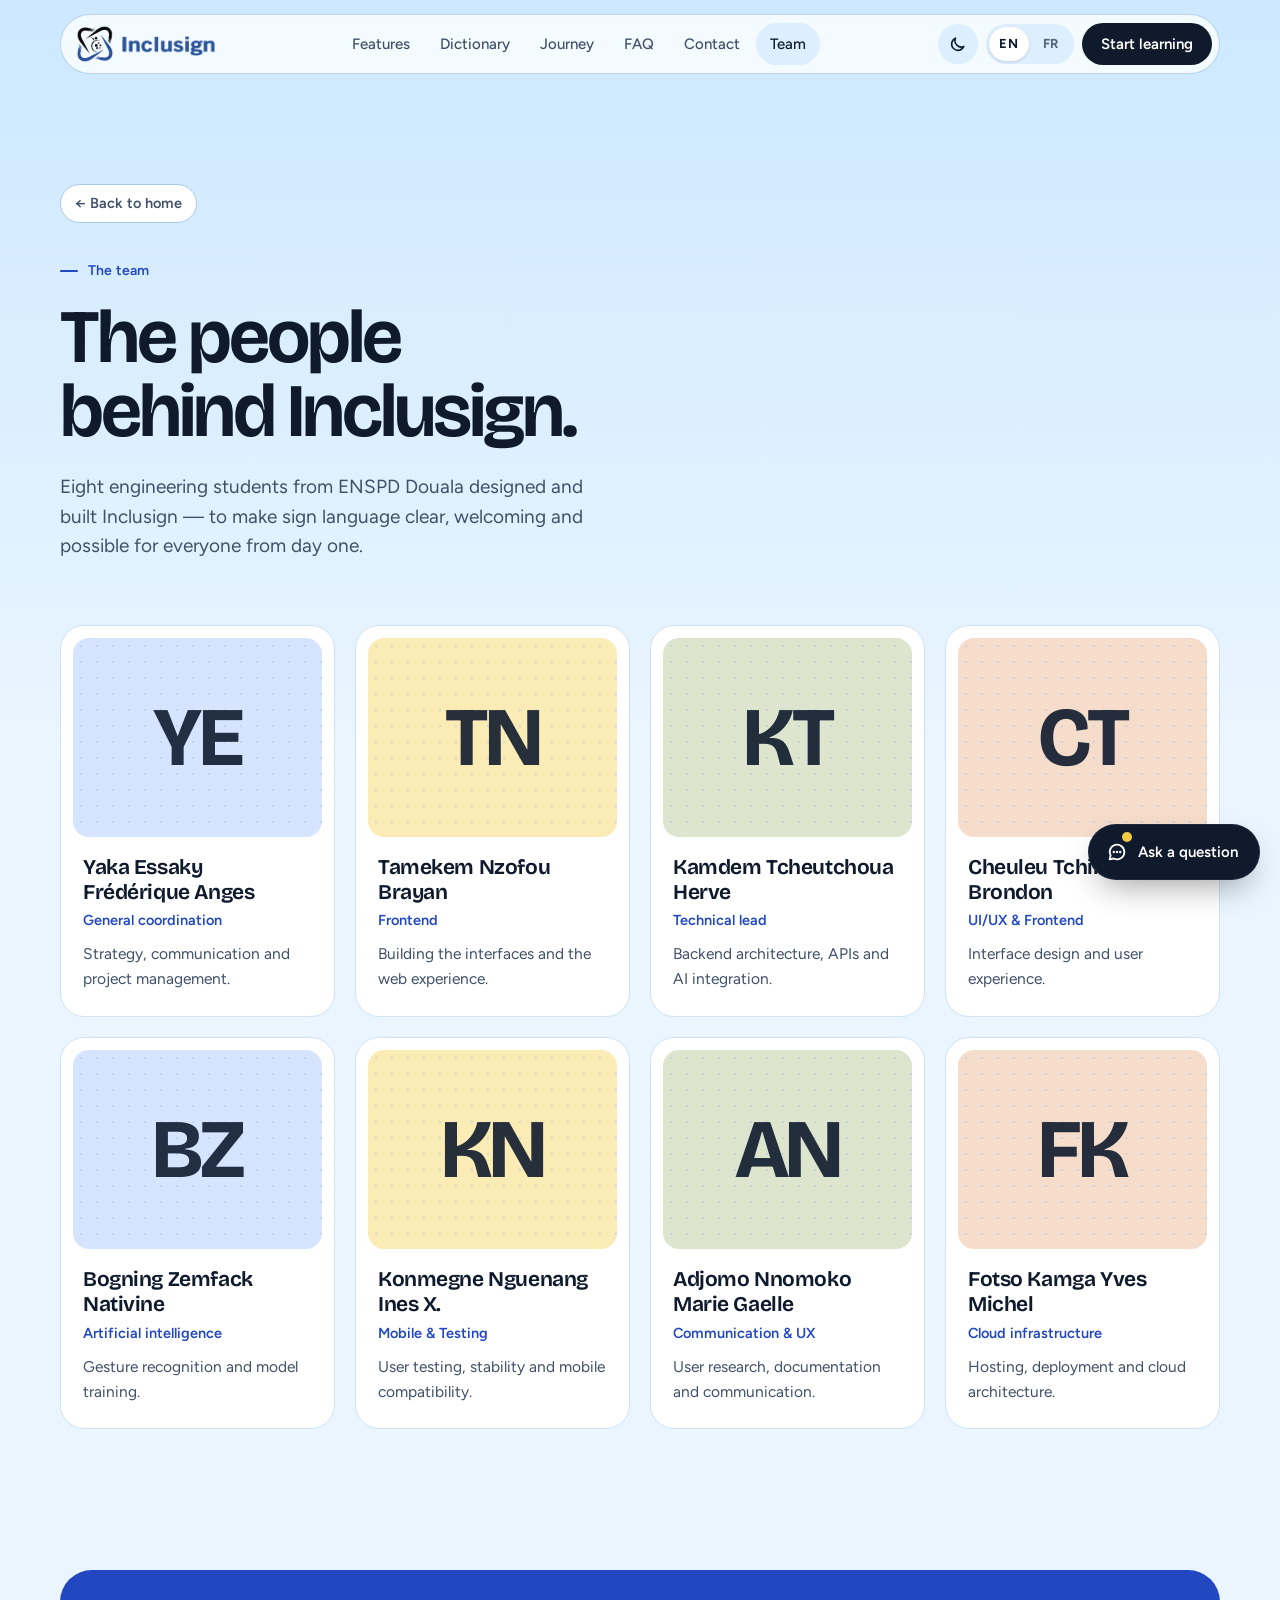
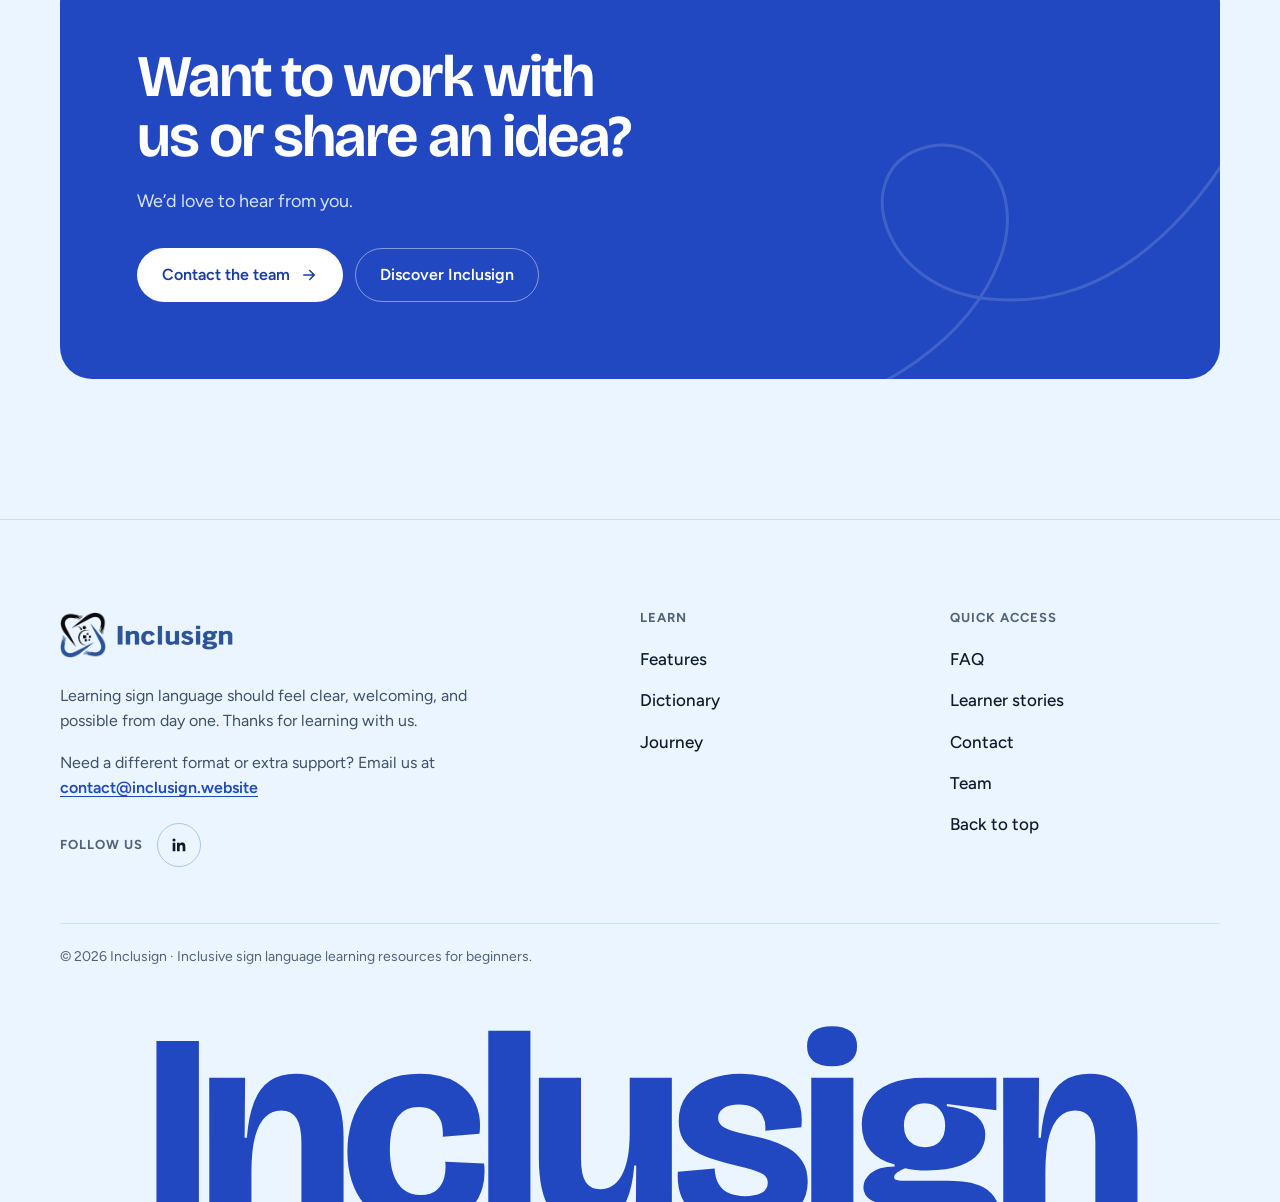
==== commit de220a98: "Use the real contact email and LinkedIn page; add custom domain - Contact: contact@inclusign.website" ====
--- a/team.html
+++ b/team.html
@@ -149,12 +149,10 @@
           </a>
           <p data-i18n="footer.blurb">Learning sign language should feel clear, welcoming, and possible from day one. Thanks for learning with us.</p>
           <p class="footer-contact"><span data-i18n="footer.contact">Need a different format or extra support? Email us at</span>
-            <!-- TODO: replace with your real contact address -->
-            <a href="mailto:hello@example.com" data-email>hello@example.com</a></p>
+            <a href="mailto:contact@inclusign.website" data-email>contact@inclusign.website</a></p>
           <div class="socials">
             <span class="footer-h" data-i18n="footer.follow">Follow us</span>
-            <!-- TODO: replace with your LinkedIn page (also set CONFIG.linkedinUrl in script.js) -->
-            <a class="social-btn" href="https://www.linkedin.com/" target="_blank" rel="noopener noreferrer" data-linkedin
+            <a class="social-btn" href="https://www.linkedin.com/company/inclusign-ai/" target="_blank" rel="noopener noreferrer" data-linkedin
                aria-label="Inclusign on LinkedIn (opens in a new tab)" data-i18n-attr="aria-label:social.linkedin;title:social.linkedinShort" title="LinkedIn"><svg width="20" height="20" viewBox="0 0 24 24" aria-hidden="true"><path d="M20.45 20.45h-3.56v-5.57c0-1.33-.02-3.04-1.85-3.04-1.85 0-2.14 1.45-2.14 2.94v5.67H9.35V9h3.41v1.56h.05c.48-.9 1.64-1.85 3.37-1.85 3.6 0 4.27 2.37 4.27 5.46v6.28zM5.34 7.43a2.06 2.06 0 1 1 0-4.13 2.06 2.06 0 0 1 0 4.13zM7.12 20.45H3.56V9h3.56v11.45z"/></svg></a>
           </div>
         </div>
@@ -216,6 +214,6 @@
     <p class="chat-foot" data-i18n="chat.foot">Automated helper · for anything else, use the contact form.</p>
   </section>
 
-  <script src="script.js?v=2026-10-04f" defer></script>
+  <script src="script.js?v=2026-10-04h" defer></script>
 </body>
 </html>
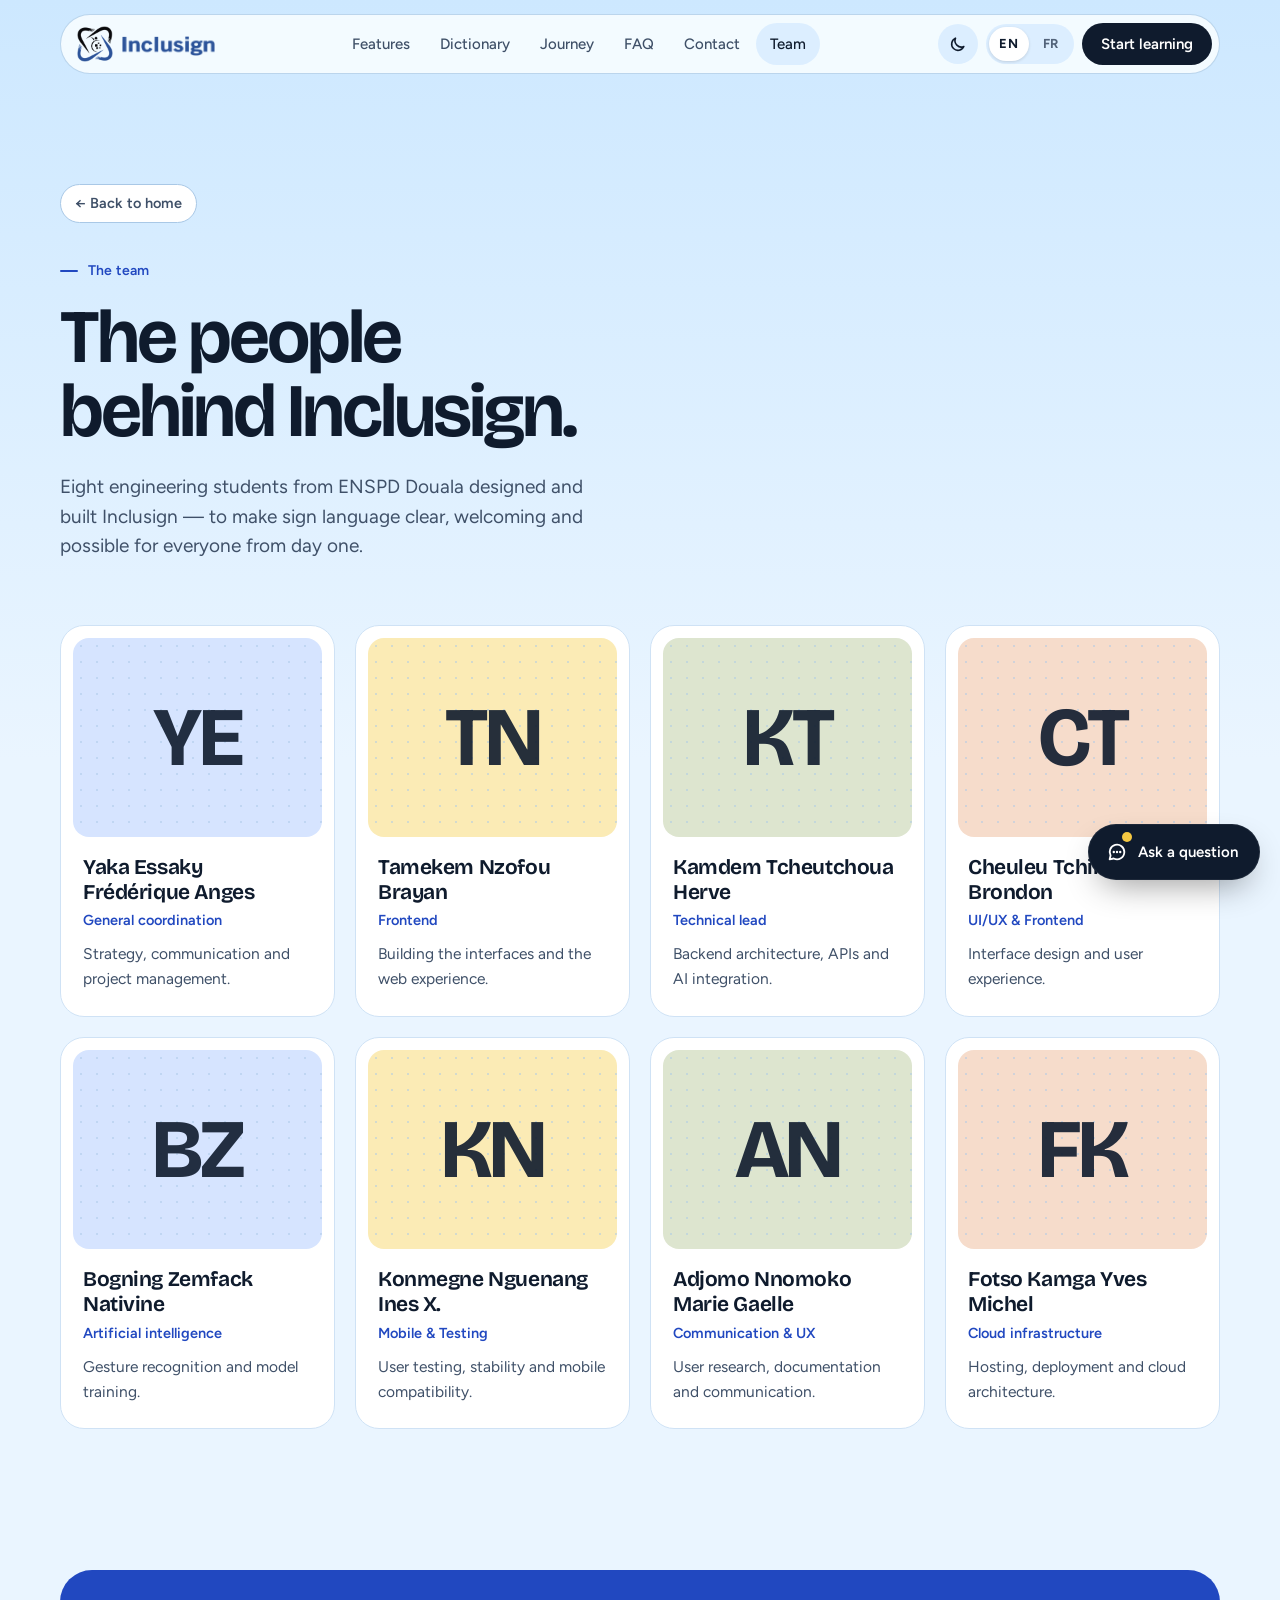
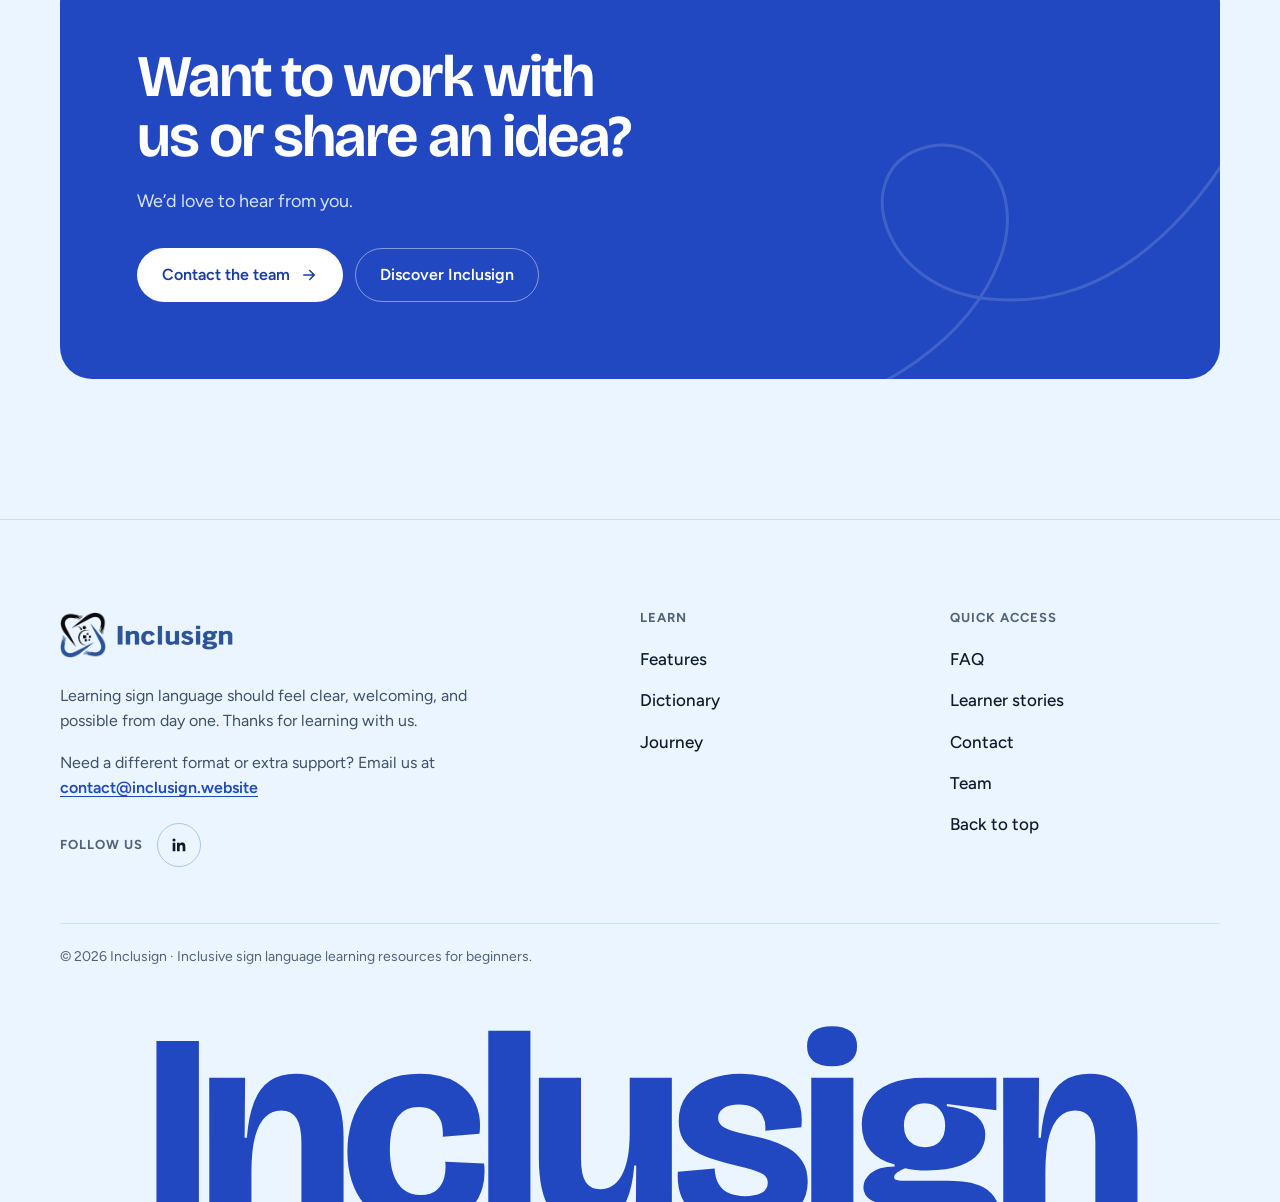
==== commit a5877857: "Fix phone layout, team-page chat crash and other bugs - Phones: the page no longer gets wider than t" ====
--- a/team.html
+++ b/team.html
@@ -8,7 +8,12 @@
   <meta name="theme-color" content="#EAF5FF" />
   <meta property="og:title" content="The team — Inclusign" />
   <meta property="og:description" content="Eight engineering students from ENSPD Douala designed and built Inclusign." />
-  <meta property="og:image" content="assets/hero.jpg" />
+  <meta property="og:type" content="website" />
+  <meta property="og:site_name" content="Inclusign" />
+  <meta property="og:url" content="https://www.inclusign.website/team.html" />
+  <meta property="og:image" content="https://www.inclusign.website/assets/hero.jpg" />
+  <meta name="twitter:card" content="summary_large_image" />
+  <link rel="canonical" href="https://www.inclusign.website/team.html" />
   <link rel="icon" href="assets/favicon.ico" sizes="any" />
   <link rel="icon" type="image/png" sizes="32x32" href="assets/favicon-32.png" />
   <link rel="icon" type="image/png" sizes="192x192" href="assets/icon-192.png" />
@@ -17,7 +22,7 @@
   <link rel="preconnect" href="https://fonts.googleapis.com" />
   <link rel="preconnect" href="https://fonts.gstatic.com" crossorigin />
   <link href="https://fonts.googleapis.com/css2?family=Bricolage+Grotesque:opsz,wght@12..96,500..800&family=Figtree:ital,wght@0,400..700;1,400..500&display=swap" rel="stylesheet" />
-  <link rel="stylesheet" href="styles.css?v=2026-10-04e" />
+  <link rel="stylesheet" href="styles.css?v=2026-10-09a" />
   <script>
     // Apply the saved (or system) theme before first paint to avoid a flash
     (function () {
@@ -214,6 +219,6 @@
     <p class="chat-foot" data-i18n="chat.foot">Automated helper · for anything else, use the contact form.</p>
   </section>
 
-  <script src="script.js?v=2026-10-04h" defer></script>
+  <script src="script.js?v=2026-10-09b" defer></script>
 </body>
 </html>
--- a/styles.css
+++ b/styles.css
@@ -119,7 +119,7 @@
 
 /* ---------- Base ---------- */
 *, *::before, *::after { box-sizing: border-box; }
-html { -webkit-text-size-adjust: 100%; scroll-behavior: smooth; scroll-padding-top: 96px; interpolate-size: allow-keywords; }
+html { overflow-x: clip; -webkit-text-size-adjust: 100%; scroll-behavior: smooth; scroll-padding-top: 96px; interpolate-size: allow-keywords; }
 body {
   margin: 0;
   background: var(--paper);
@@ -534,7 +534,8 @@
 /* Full LSC dictionary — "Coming soon" until it's live */
 .soon-wrap { margin-top: 28px; }
 .btn-soon {
-  height: auto; min-height: 54px; padding: 10px 12px 10px 18px; gap: 12px;
+  height: auto; min-height: 54px; padding: 10px 12px 10px 18px; gap: 8px 12px;
+  max-width: 100%; flex-wrap: wrap; justify-content: flex-start; white-space: normal; text-align: left; /* long labels wrap on small phones */
   background: rgba(255, 255, 255, .06); color: var(--dark-text);
   border: 1px solid var(--dark-line); cursor: default;
 }
@@ -1317,6 +1318,13 @@
 .js .reveal.from-left { transform: translate3d(-80px, 0, 0); }
 .js .reveal.from-right { transform: translate3d(80px, 0, 0); }
 .js .reveal.in { opacity: 1; transform: none; }
+/* Phones and tablets: slide up instead of sideways, so nothing waits off the edge of the screen */
+@media (max-width: 900px) {
+  .js .reveal.from-left, .js .reveal.from-right { transform: translate3d(0, 48px, 0); }
+  .js .reveal.in { transform: none; }
+  .js .hero-copy > *, .js .hero-figure { animation-name: heroUp; }
+}
+@keyframes heroUp { from { opacity: 0; transform: translateY(28px); } to { opacity: 1; transform: none; } }
 .js .steps .reveal:nth-child(2), .js .bento .reveal:nth-child(3), .js .stories .reveal:nth-child(2) { transition-delay: .08s; }
 .js .steps .reveal:nth-child(3), .js .bento .reveal:nth-child(4), .js .stories .reveal:nth-child(3) { transition-delay: .16s; }
 .js .bento .reveal:nth-child(5) { transition-delay: .24s; }
